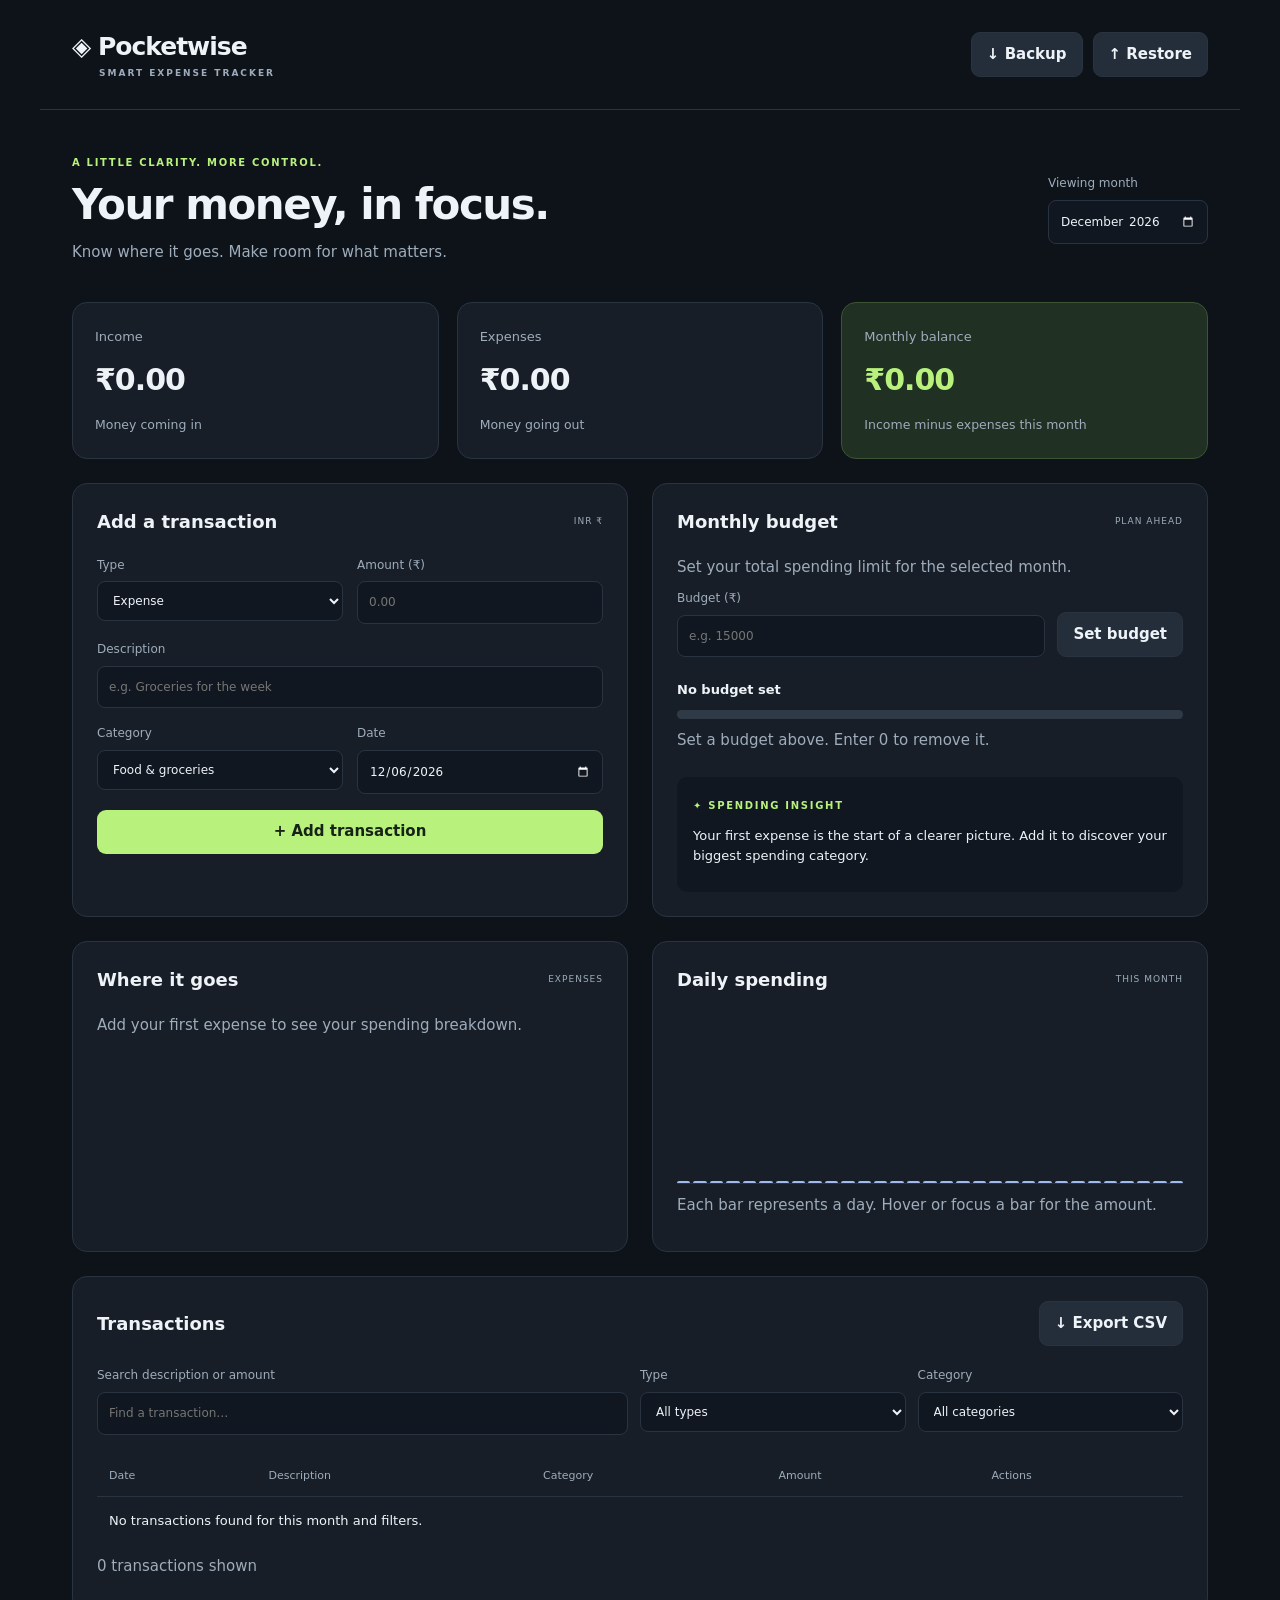
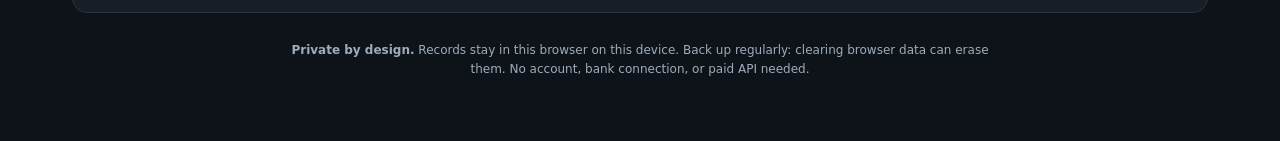
==== index.html @ e7b0c7f8 "Add files via upload" ====
<!DOCTYPE html>
<html lang="en"><head><meta charset="UTF-8"><meta name="viewport" content="width=device-width,initial-scale=1"><meta name="description" content="A private, browser-based expense tracker with monthly budgets and spending insights."><title>Pocketwise · Smart Expense Tracker</title><link rel="stylesheet" href="style.css"><script src="script.js" defer></script></head>
<body><header><a class="brand" href="#">◈ Pocketwise<span>SMART EXPENSE TRACKER</span></a><div class="tools"><button id="export">↓ Backup</button><button id="import">↑ Restore</button><input id="file" type="file" accept=".json,application/json" hidden></div></header>
<main><section class="heading"><div><p class="eyebrow">A LITTLE CLARITY. MORE CONTROL.</p><h1>Your money, in focus.</h1><p class="muted">Know where it goes. Make room for what matters.</p></div><label>Viewing month<input type="month" id="month" required></label></section>
<p id="notice" role="status" aria-live="polite"></p>
<section class="stats" aria-label="Monthly overview"><article><span>Income</span><h2 id="income">₹0</h2><small>Money coming in</small></article><article><span>Expenses</span><h2 id="expense">₹0</h2><small>Money going out</small></article><article class="balance"><span>Monthly balance</span><h2 id="balance">₹0</h2><small>Income minus expenses this month</small></article></section>
<div class="layout"><section class="panel"><div class="section-title"><h2 id="form-title">Add a transaction</h2><span class="tag">INR ₹</span></div><form id="transaction-form"><input type="hidden" id="edit-id"><div class="two"><label>Type<select id="type"><option value="expense">Expense</option><option value="income">Income</option></select></label><label>Amount (₹)<input id="amount" type="number" min="0.01" max="1000000000" step="0.01" placeholder="0.00" required></label></div><label>Description<input id="description" maxlength="120" placeholder="e.g. Groceries for the week" required></label><div class="two"><label>Category<select id="category"></select></label><label>Date<input id="date" type="date" required></label></div><button class="primary" id="save" type="submit">+ Add transaction</button><button id="cancel" type="button" hidden>Cancel edit</button></form></section>
<section class="panel"><div class="section-title"><h2>Monthly budget</h2><span class="tag">PLAN AHEAD</span></div><p class="muted">Set your total spending limit for the selected month.</p><form id="budget-form" class="inline"><label class="grow">Budget (₹)<input id="budget" type="number" min="0" max="1000000000" step="0.01" placeholder="e.g. 15000" required></label><button type="submit">Set budget</button></form><div class="budget-text"><strong id="budget-status">No budget set</strong><span id="budget-percent"></span></div><div class="track"><div id="budget-bar"></div></div><p id="budget-detail" class="muted"></p><div class="insight"><span class="eyebrow">✦ SPENDING INSIGHT</span><p id="insight"></p></div></section></div>
<div class="layout lower"><section class="panel"><div class="section-title"><h2>Where it goes</h2><span class="tag">EXPENSES</span></div><div id="categories"></div></section><section class="panel"><div class="section-title"><h2>Daily spending</h2><span class="tag">THIS MONTH</span></div><div id="daily" class="daily" aria-label="Daily spending chart"></div><p class="muted">Each bar represents a day. Hover or focus a bar for the amount.</p></section></div>
<section class="panel ledger"><div class="section-title"><h2>Transactions</h2><button id="csv">↓ Export CSV</button></div><div class="filters"><label>Search description or amount<input id="search" type="search" placeholder="Find a transaction…"></label><label>Type<select id="filter-type"><option value="all">All types</option><option value="expense">Expenses</option><option value="income">Income</option></select></label><label>Category<select id="filter-category"><option value="all">All categories</option></select></label></div><div class="table-wrap"><table><thead><tr><th>Date</th><th>Description</th><th>Category</th><th>Amount</th><th>Actions</th></tr></thead><tbody id="rows"></tbody></table></div><p class="muted" id="count"></p></section>
<footer><strong>Private by design.</strong> Records stay in this browser on this device. Back up regularly: clearing browser data can erase them. No account, bank connection, or paid API needed.</footer></main></body></html>
---- style.css ----
:root{color-scheme:dark;--bg:#0e1319;--panel:#171e27;--border:#2a3441;--text:#eef3f8;--muted:#9eacbb;--green:#b8f27c;--red:#ff9696}*{box-sizing:border-box}body{margin:0;background:var(--bg);color:var(--text);font:15px/1.55 system-ui,-apple-system,Segoe UI,sans-serif}header{max-width:1200px;margin:auto;padding:28px 32px;display:flex;justify-content:space-between;align-items:center;border-bottom:1px solid var(--border)}.brand{font-size:25px;font-weight:750;color:var(--text);text-decoration:none;letter-spacing:-1px}.brand span{display:block;font-size:9px;letter-spacing:2px;color:var(--muted);margin-left:27px}.tools{display:flex;gap:10px}main{max-width:1200px;margin:auto;padding:35px 32px}.heading{display:flex;justify-content:space-between;align-items:center;margin-bottom:28px}h1{font-size:clamp(28px,4vw,42px);letter-spacing:-1.5px;line-height:1.2;margin:10px 0}h2{font-size:18px;margin:0}.eyebrow{font-size:10px;letter-spacing:1.7px;font-weight:700;color:var(--green)}.muted,small{color:var(--muted)}p{margin:10px 0}button,input,select{font:inherit}button{cursor:pointer;border:1px solid var(--border);border-radius:9px;background:#242e3b;color:var(--text);padding:10px 15px;font-weight:600}button:hover{background:#344255}button:focus-visible,input:focus-visible,select:focus-visible,a:focus-visible{outline:2px solid var(--green);outline-offset:3px}label{display:flex;flex-direction:column;gap:7px;font-size:12px;color:var(--muted)}input,select{width:100%;background:#101720;color:var(--text);border:1px solid var(--border);border-radius:8px;padding:11px;min-width:0}form label{margin-bottom:16px}.stats{display:grid;grid-template-columns:repeat(3,1fr);gap:18px;margin-bottom:24px}.stats article{background:var(--panel);border:1px solid var(--border);border-radius:15px;padding:22px}.stats span{color:var(--muted);font-size:13px}.stats h2{font-size:30px;letter-spacing:-1px;margin:9px 0}.stats .balance{background:#203023;border-color:#3c5434}.balance h2{color:var(--green)}.layout{display:grid;grid-template-columns:1fr 1fr;gap:24px;margin-bottom:24px}.panel{background:var(--panel);border:1px solid var(--border);border-radius:15px;padding:24px}.section-title{display:flex;justify-content:space-between;align-items:center;gap:12px;margin-bottom:20px}.tag{font-size:9px;letter-spacing:1px;color:var(--muted)}.two{display:grid;grid-template-columns:1fr 1fr;gap:14px}.primary{background:var(--green);color:#182317;border:0;width:100%}.primary:hover{background:#cdf7a4}.inline{display:flex;align-items:end;gap:12px}.inline label{margin-bottom:0}.grow{flex:1}.budget-text{display:flex;justify-content:space-between;margin:23px 0 10px;font-size:13px}.track{height:9px;border-radius:10px;background:#303a47;overflow:hidden}#budget-bar{height:100%;background:var(--green);transition:width .3s}.insight{margin-top:24px;background:#101720;padding:16px;border-radius:10px}.insight p{font-size:13px}.cat-row{margin:17px 0}.cat-label{display:flex;justify-content:space-between;gap:8px;font-size:13px;margin-bottom:7px}.cat-row .track{height:6px}.cat-fill{height:100%;background:#a0b9ee}.daily{height:170px;display:flex;align-items:end;gap:3px;border-bottom:1px solid var(--border);padding-top:20px}.day{flex:1;background:#a0b9ee;min-height:2px;border-radius:3px 3px 0 0;position:relative}.day:focus{outline:2px solid var(--green)}.filters{display:grid;grid-template-columns:2fr 1fr 1fr;gap:12px;margin-bottom:20px}.table-wrap{overflow:auto}table{width:100%;border-collapse:collapse;text-align:left;white-space:nowrap}th{font-size:11px;font-weight:500;color:var(--muted);padding:12px}td{padding:14px 12px;border-top:1px solid var(--border);font-size:13px}td:nth-child(2){white-space:normal;min-width:160px;overflow-wrap:anywhere}td button{font-size:11px;padding:6px 9px;margin-right:5px}.positive{color:var(--green)}.negative{color:var(--red)}footer{text-align:center;color:var(--muted);font-size:12px;max-width:700px;margin:28px auto}#notice:not(:empty){padding:12px 16px;background:#24362b;border-radius:8px;margin-bottom:20px}#cancel{margin-top:10px;width:100%}[hidden]{display:none!important}@media(max-width:700px){header{padding:20px}.brand{font-size:21px}.tools{gap:5px}.tools button{padding:8px;font-size:12px}main{padding:25px 16px}.heading{align-items:start;gap:12px;flex-direction:column}.stats{gap:9px}.stats article{padding:14px 10px}.stats h2{font-size:20px}.stats small{font-size:10px}.layout{grid-template-columns:1fr;gap:16px}.panel{padding:18px}.filters{grid-template-columns:1fr 1fr}.filters label:first-child{grid-column:1/-1}.section-title h2{font-size:16px}}
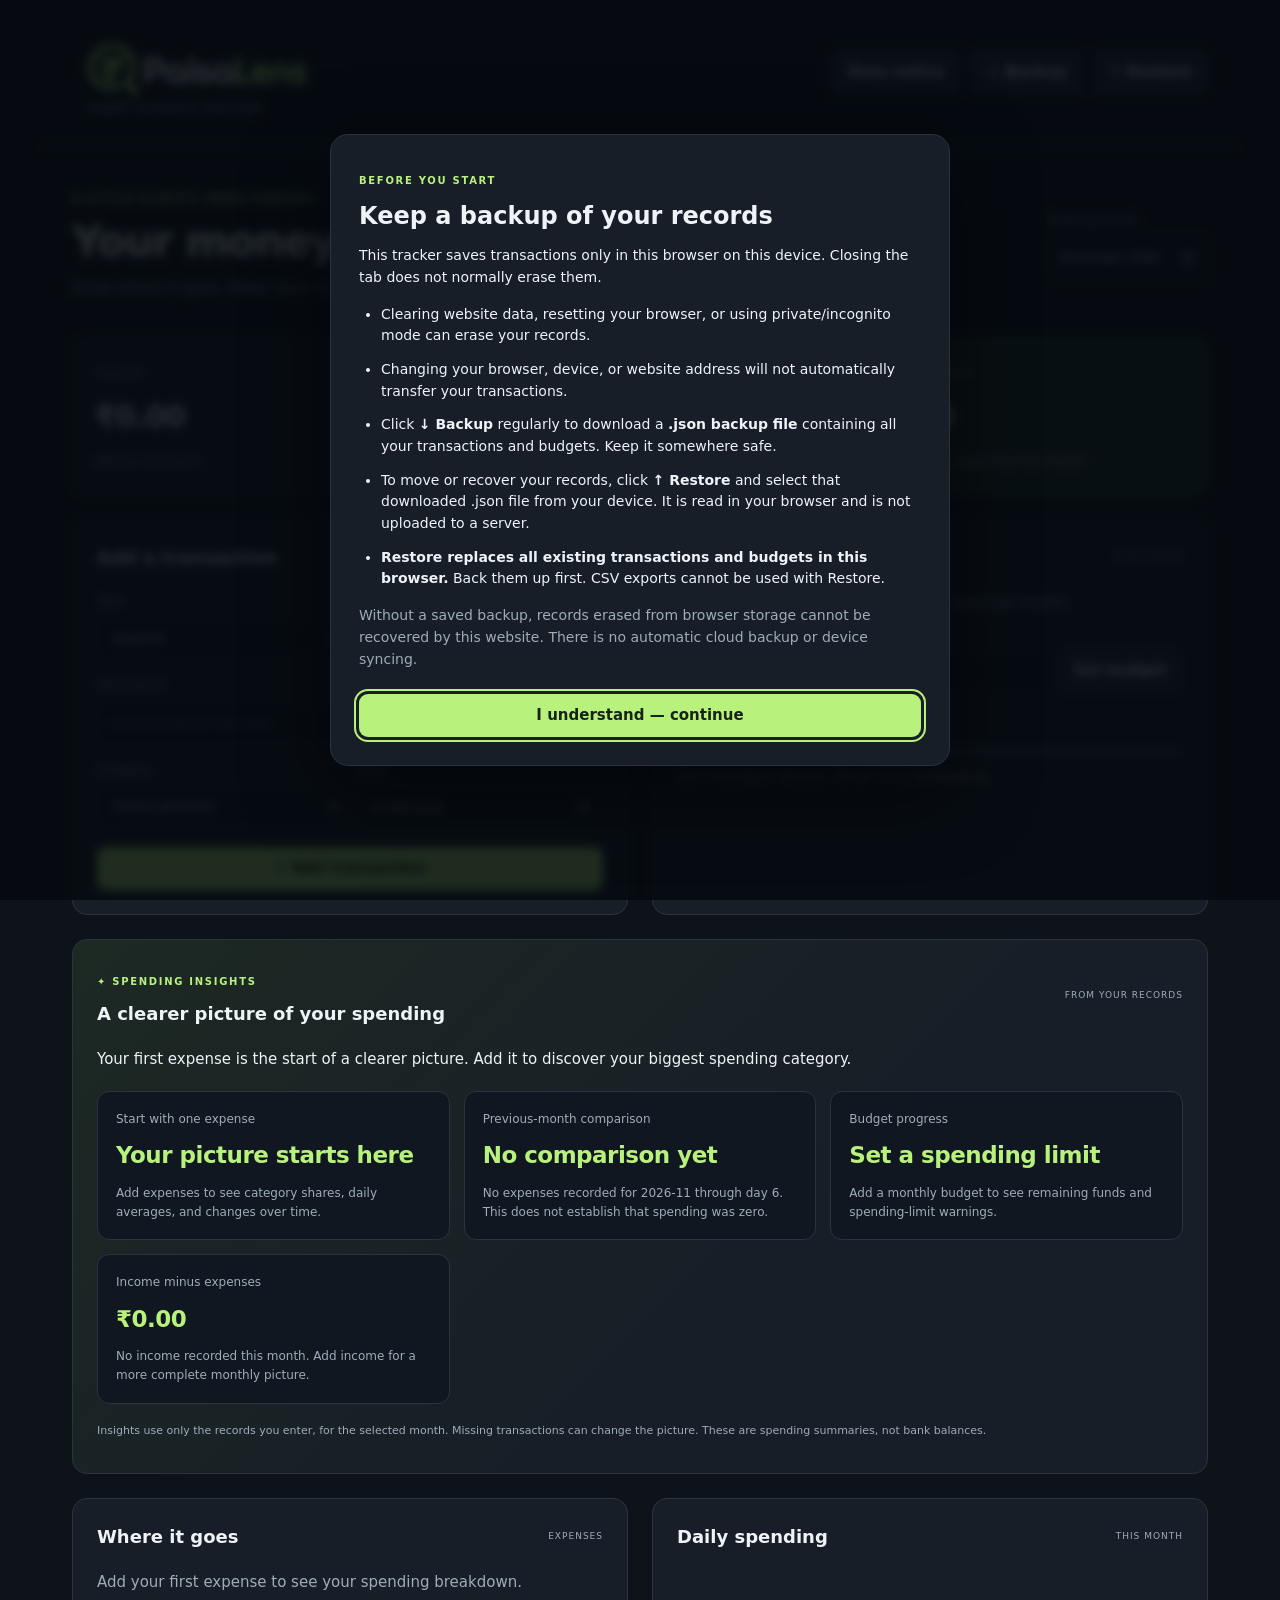
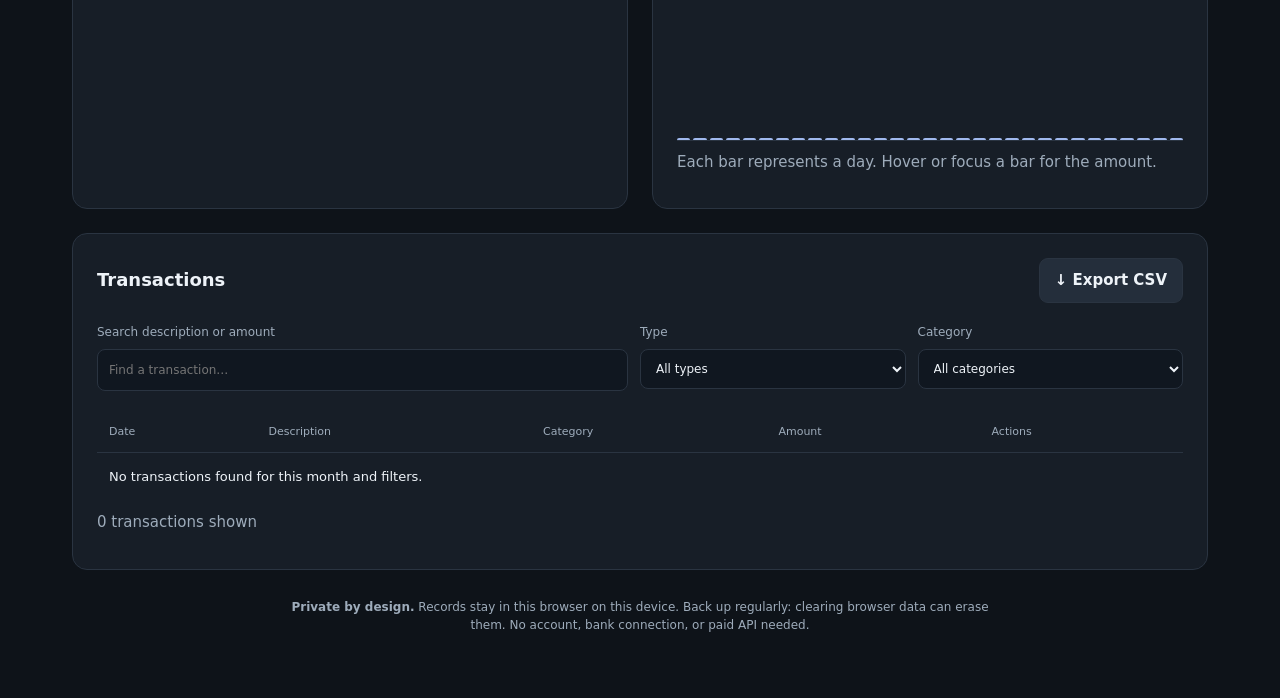
==== commit 541c4684: "Add files via upload" ====
--- a/index.html
+++ b/index.html
@@ -1,11 +1,11 @@
 <!DOCTYPE html>
-<html lang="en"><head><meta charset="UTF-8"><meta name="viewport" content="width=device-width,initial-scale=1"><meta name="description" content="A private, browser-based expense tracker with monthly budgets and spending insights."><title>Pocketwise · Smart Expense Tracker</title><link rel="stylesheet" href="style.css"><script src="script.js" defer></script></head>
-<body><header><a class="brand" href="#">◈ Pocketwise<span>SMART EXPENSE TRACKER</span></a><div class="tools"><button id="export">↓ Backup</button><button id="import">↑ Restore</button><input id="file" type="file" accept=".json,application/json" hidden></div></header>
+<html lang="en"><head><meta charset="UTF-8"><meta name="viewport" content="width=device-width,initial-scale=1"><meta name="description" content="A private, browser-based expense tracker with monthly budgets and spending insights."><title>PaisaLens · Smart Expense Tracker</title><link rel="stylesheet" href="style.css"><script src="script.js" defer></script></head>
+<body><dialog id="storage-disclaimer" aria-labelledby="disclaimer-title"><p class="eyebrow">BEFORE YOU START</p><h2 id="disclaimer-title">Keep a backup of your records</h2><p>This tracker saves transactions only in this browser on this device. Closing the tab does not normally erase them.</p><ul><li>Clearing website data, resetting your browser, or using private/incognito mode can erase your records.</li><li>Changing your browser, device, or website address will not automatically transfer your transactions.</li><li>Click <strong>↓ Backup</strong> regularly to download a <strong>.json backup file</strong> containing all your transactions and budgets. Keep it somewhere safe.</li><li>To move or recover your records, click <strong>↑ Restore</strong> and select that downloaded .json file from your device. It is read in your browser and is not uploaded to a server.</li><li><strong>Restore replaces all existing transactions and budgets in this browser.</strong> Back them up first. CSV exports cannot be used with Restore.</li></ul><p class="muted">Without a saved backup, records erased from browser storage cannot be recovered by this website. There is no automatic cloud backup or device syncing.</p><button id="accept-disclaimer" class="primary" type="button" autofocus>I understand — continue</button></dialog><header><a class="brand" href="#"><img src="paisalens-logo.png" alt="PaisaLens" width="270" height="92"><span>SMART EXPENSE TRACKER</span></a><div class="tools"><button id="storage-help" aria-label="Read the data storage and backup notice">Data notice</button><button id="export">↓ Backup</button><button id="import">↑ Restore</button><input id="file" type="file" accept=".json,application/json" hidden></div></header>
 <main><section class="heading"><div><p class="eyebrow">A LITTLE CLARITY. MORE CONTROL.</p><h1>Your money, in focus.</h1><p class="muted">Know where it goes. Make room for what matters.</p></div><label>Viewing month<input type="month" id="month" required></label></section>
 <p id="notice" role="status" aria-live="polite"></p>
 <section class="stats" aria-label="Monthly overview"><article><span>Income</span><h2 id="income">₹0</h2><small>Money coming in</small></article><article><span>Expenses</span><h2 id="expense">₹0</h2><small>Money going out</small></article><article class="balance"><span>Monthly balance</span><h2 id="balance">₹0</h2><small>Income minus expenses this month</small></article></section>
 <div class="layout"><section class="panel"><div class="section-title"><h2 id="form-title">Add a transaction</h2><span class="tag">INR ₹</span></div><form id="transaction-form"><input type="hidden" id="edit-id"><div class="two"><label>Type<select id="type"><option value="expense">Expense</option><option value="income">Income</option></select></label><label>Amount (₹)<input id="amount" type="number" min="0.01" max="1000000000" step="0.01" placeholder="0.00" required></label></div><label>Description<input id="description" maxlength="120" placeholder="e.g. Groceries for the week" required></label><div class="two"><label>Category<select id="category"></select></label><label>Date<input id="date" type="date" required></label></div><button class="primary" id="save" type="submit">+ Add transaction</button><button id="cancel" type="button" hidden>Cancel edit</button></form></section>
-<section class="panel"><div class="section-title"><h2>Monthly budget</h2><span class="tag">PLAN AHEAD</span></div><p class="muted">Set your total spending limit for the selected month.</p><form id="budget-form" class="inline"><label class="grow">Budget (₹)<input id="budget" type="number" min="0" max="1000000000" step="0.01" placeholder="e.g. 15000" required></label><button type="submit">Set budget</button></form><div class="budget-text"><strong id="budget-status">No budget set</strong><span id="budget-percent"></span></div><div class="track"><div id="budget-bar"></div></div><p id="budget-detail" class="muted"></p><div class="insight"><span class="eyebrow">✦ SPENDING INSIGHT</span><p id="insight"></p></div></section></div>
-<div class="layout lower"><section class="panel"><div class="section-title"><h2>Where it goes</h2><span class="tag">EXPENSES</span></div><div id="categories"></div></section><section class="panel"><div class="section-title"><h2>Daily spending</h2><span class="tag">THIS MONTH</span></div><div id="daily" class="daily" aria-label="Daily spending chart"></div><p class="muted">Each bar represents a day. Hover or focus a bar for the amount.</p></section></div>
+<section class="panel"><div class="section-title"><h2>Monthly budget</h2><span class="tag">PLAN AHEAD</span></div><p class="muted">Set your total spending limit for the selected month.</p><form id="budget-form" class="inline"><label class="grow">Budget (₹)<input id="budget" type="number" min="0" max="1000000000" step="0.01" placeholder="e.g. 15000" required></label><button type="submit">Set budget</button></form><div class="budget-text"><strong id="budget-status">No budget set</strong><span id="budget-percent"></span></div><div class="track"><div id="budget-bar"></div></div><p id="budget-detail" class="muted"></p></section></div>
+<section class="panel insights-panel" aria-labelledby="insights-title"><div class="section-title"><div><p class="eyebrow">✦ SPENDING INSIGHTS</p><h2 id="insights-title">A clearer picture of your spending</h2></div><span class="tag">FROM YOUR RECORDS</span></div><p id="insight" class="insight-summary"></p><div id="insight-cards" class="insight-grid"></div><p class="muted insight-note">Insights use only the records you enter, for the selected month. Missing transactions can change the picture. These are spending summaries, not bank balances.</p></section><div class="layout lower"><section class="panel"><div class="section-title"><h2>Where it goes</h2><span class="tag">EXPENSES</span></div><div id="categories"></div></section><section class="panel"><div class="section-title"><h2>Daily spending</h2><span class="tag">THIS MONTH</span></div><div id="daily" class="daily" aria-label="Daily spending chart"></div><p class="muted">Each bar represents a day. Hover or focus a bar for the amount.</p></section></div>
 <section class="panel ledger"><div class="section-title"><h2>Transactions</h2><button id="csv">↓ Export CSV</button></div><div class="filters"><label>Search description or amount<input id="search" type="search" placeholder="Find a transaction…"></label><label>Type<select id="filter-type"><option value="all">All types</option><option value="expense">Expenses</option><option value="income">Income</option></select></label><label>Category<select id="filter-category"><option value="all">All categories</option></select></label></div><div class="table-wrap"><table><thead><tr><th>Date</th><th>Description</th><th>Category</th><th>Amount</th><th>Actions</th></tr></thead><tbody id="rows"></tbody></table></div><p class="muted" id="count"></p></section>
 <footer><strong>Private by design.</strong> Records stay in this browser on this device. Back up regularly: clearing browser data can erase them. No account, bank connection, or paid API needed.</footer></main></body></html>
--- a/style.css
+++ b/style.css
@@ -1 +1,5 @@
 :root{color-scheme:dark;--bg:#0e1319;--panel:#171e27;--border:#2a3441;--text:#eef3f8;--muted:#9eacbb;--green:#b8f27c;--red:#ff9696}*{box-sizing:border-box}body{margin:0;background:var(--bg);color:var(--text);font:15px/1.55 system-ui,-apple-system,Segoe UI,sans-serif}header{max-width:1200px;margin:auto;padding:28px 32px;display:flex;justify-content:space-between;align-items:center;border-bottom:1px solid var(--border)}.brand{font-size:25px;font-weight:750;color:var(--text);text-decoration:none;letter-spacing:-1px}.brand span{display:block;font-size:9px;letter-spacing:2px;color:var(--muted);margin-left:27px}.tools{display:flex;gap:10px}main{max-width:1200px;margin:auto;padding:35px 32px}.heading{display:flex;justify-content:space-between;align-items:center;margin-bottom:28px}h1{font-size:clamp(28px,4vw,42px);letter-spacing:-1.5px;line-height:1.2;margin:10px 0}h2{font-size:18px;margin:0}.eyebrow{font-size:10px;letter-spacing:1.7px;font-weight:700;color:var(--green)}.muted,small{color:var(--muted)}p{margin:10px 0}button,input,select{font:inherit}button{cursor:pointer;border:1px solid var(--border);border-radius:9px;background:#242e3b;color:var(--text);padding:10px 15px;font-weight:600}button:hover{background:#344255}button:focus-visible,input:focus-visible,select:focus-visible,a:focus-visible{outline:2px solid var(--green);outline-offset:3px}label{display:flex;flex-direction:column;gap:7px;font-size:12px;color:var(--muted)}input,select{width:100%;background:#101720;color:var(--text);border:1px solid var(--border);border-radius:8px;padding:11px;min-width:0}form label{margin-bottom:16px}.stats{display:grid;grid-template-columns:repeat(3,1fr);gap:18px;margin-bottom:24px}.stats article{background:var(--panel);border:1px solid var(--border);border-radius:15px;padding:22px}.stats span{color:var(--muted);font-size:13px}.stats h2{font-size:30px;letter-spacing:-1px;margin:9px 0}.stats .balance{background:#203023;border-color:#3c5434}.balance h2{color:var(--green)}.layout{display:grid;grid-template-columns:1fr 1fr;gap:24px;margin-bottom:24px}.panel{background:var(--panel);border:1px solid var(--border);border-radius:15px;padding:24px}.section-title{display:flex;justify-content:space-between;align-items:center;gap:12px;margin-bottom:20px}.tag{font-size:9px;letter-spacing:1px;color:var(--muted)}.two{display:grid;grid-template-columns:1fr 1fr;gap:14px}.primary{background:var(--green);color:#182317;border:0;width:100%}.primary:hover{background:#cdf7a4}.inline{display:flex;align-items:end;gap:12px}.inline label{margin-bottom:0}.grow{flex:1}.budget-text{display:flex;justify-content:space-between;margin:23px 0 10px;font-size:13px}.track{height:9px;border-radius:10px;background:#303a47;overflow:hidden}#budget-bar{height:100%;background:var(--green);transition:width .3s}.insight{margin-top:24px;background:#101720;padding:16px;border-radius:10px}.insight p{font-size:13px}.cat-row{margin:17px 0}.cat-label{display:flex;justify-content:space-between;gap:8px;font-size:13px;margin-bottom:7px}.cat-row .track{height:6px}.cat-fill{height:100%;background:#a0b9ee}.daily{height:170px;display:flex;align-items:end;gap:3px;border-bottom:1px solid var(--border);padding-top:20px}.day{flex:1;background:#a0b9ee;min-height:2px;border-radius:3px 3px 0 0;position:relative}.day:focus{outline:2px solid var(--green)}.filters{display:grid;grid-template-columns:2fr 1fr 1fr;gap:12px;margin-bottom:20px}.table-wrap{overflow:auto}table{width:100%;border-collapse:collapse;text-align:left;white-space:nowrap}th{font-size:11px;font-weight:500;color:var(--muted);padding:12px}td{padding:14px 12px;border-top:1px solid var(--border);font-size:13px}td:nth-child(2){white-space:normal;min-width:160px;overflow-wrap:anywhere}td button{font-size:11px;padding:6px 9px;margin-right:5px}.positive{color:var(--green)}.negative{color:var(--red)}footer{text-align:center;color:var(--muted);font-size:12px;max-width:700px;margin:28px auto}#notice:not(:empty){padding:12px 16px;background:#24362b;border-radius:8px;margin-bottom:20px}#cancel{margin-top:10px;width:100%}[hidden]{display:none!important}@media(max-width:700px){header{padding:20px}.brand{font-size:21px}.tools{gap:5px}.tools button{padding:8px;font-size:12px}main{padding:25px 16px}.heading{align-items:start;gap:12px;flex-direction:column}.stats{gap:9px}.stats article{padding:14px 10px}.stats h2{font-size:20px}.stats small{font-size:10px}.layout{grid-template-columns:1fr;gap:16px}.panel{padding:18px}.filters{grid-template-columns:1fr 1fr}.filters label:first-child{grid-column:1/-1}.section-title h2{font-size:16px}}
+
+dialog{background:var(--panel);color:var(--text);border:1px solid var(--border);border-radius:18px;width:min(620px,calc(100% - 28px));max-height:85dvh;overflow:auto;padding:28px;box-shadow:0 24px 80px #0008}dialog::backdrop{background:#050a10d9;backdrop-filter:blur(5px)}dialog h2{font-size:24px}dialog p,dialog li{font-size:14px}dialog ul{padding-left:22px}dialog li{margin:12px 0}dialog .primary{margin-top:14px}@media(max-width:700px){header{flex-wrap:wrap;gap:14px}.tools{flex-wrap:wrap}dialog{padding:20px}}
+
+.brand img{display:block;width:250px;height:auto;max-width:100%}.brand span{margin-left:15px;margin-top:-8px}.insights-panel{margin-bottom:24px;background:linear-gradient(135deg,#1d2923,var(--panel) 60%)}.insight-summary{color:var(--text);font-size:15px;margin-bottom:20px}.insight-grid{display:grid;grid-template-columns:repeat(3,minmax(0,1fr));gap:14px}.insight-card{padding:18px;background:#101720;border:1px solid var(--border);border-radius:12px}.insight-card h3{font-size:12px;color:var(--muted);margin:0 0 10px;font-weight:500}.insight-value{font-size:23px;font-weight:750;letter-spacing:-.5px;overflow-wrap:anywhere;color:var(--green)}.insight-card p{font-size:12px;color:var(--muted);margin-bottom:0}.insight-note{font-size:11px;margin-top:18px}@media(max-width:850px){.insight-grid{grid-template-columns:repeat(2,minmax(0,1fr))}}@media(max-width:480px){.brand img{width:220px}.insight-grid{grid-template-columns:1fr}.insight-card{padding:16px}}
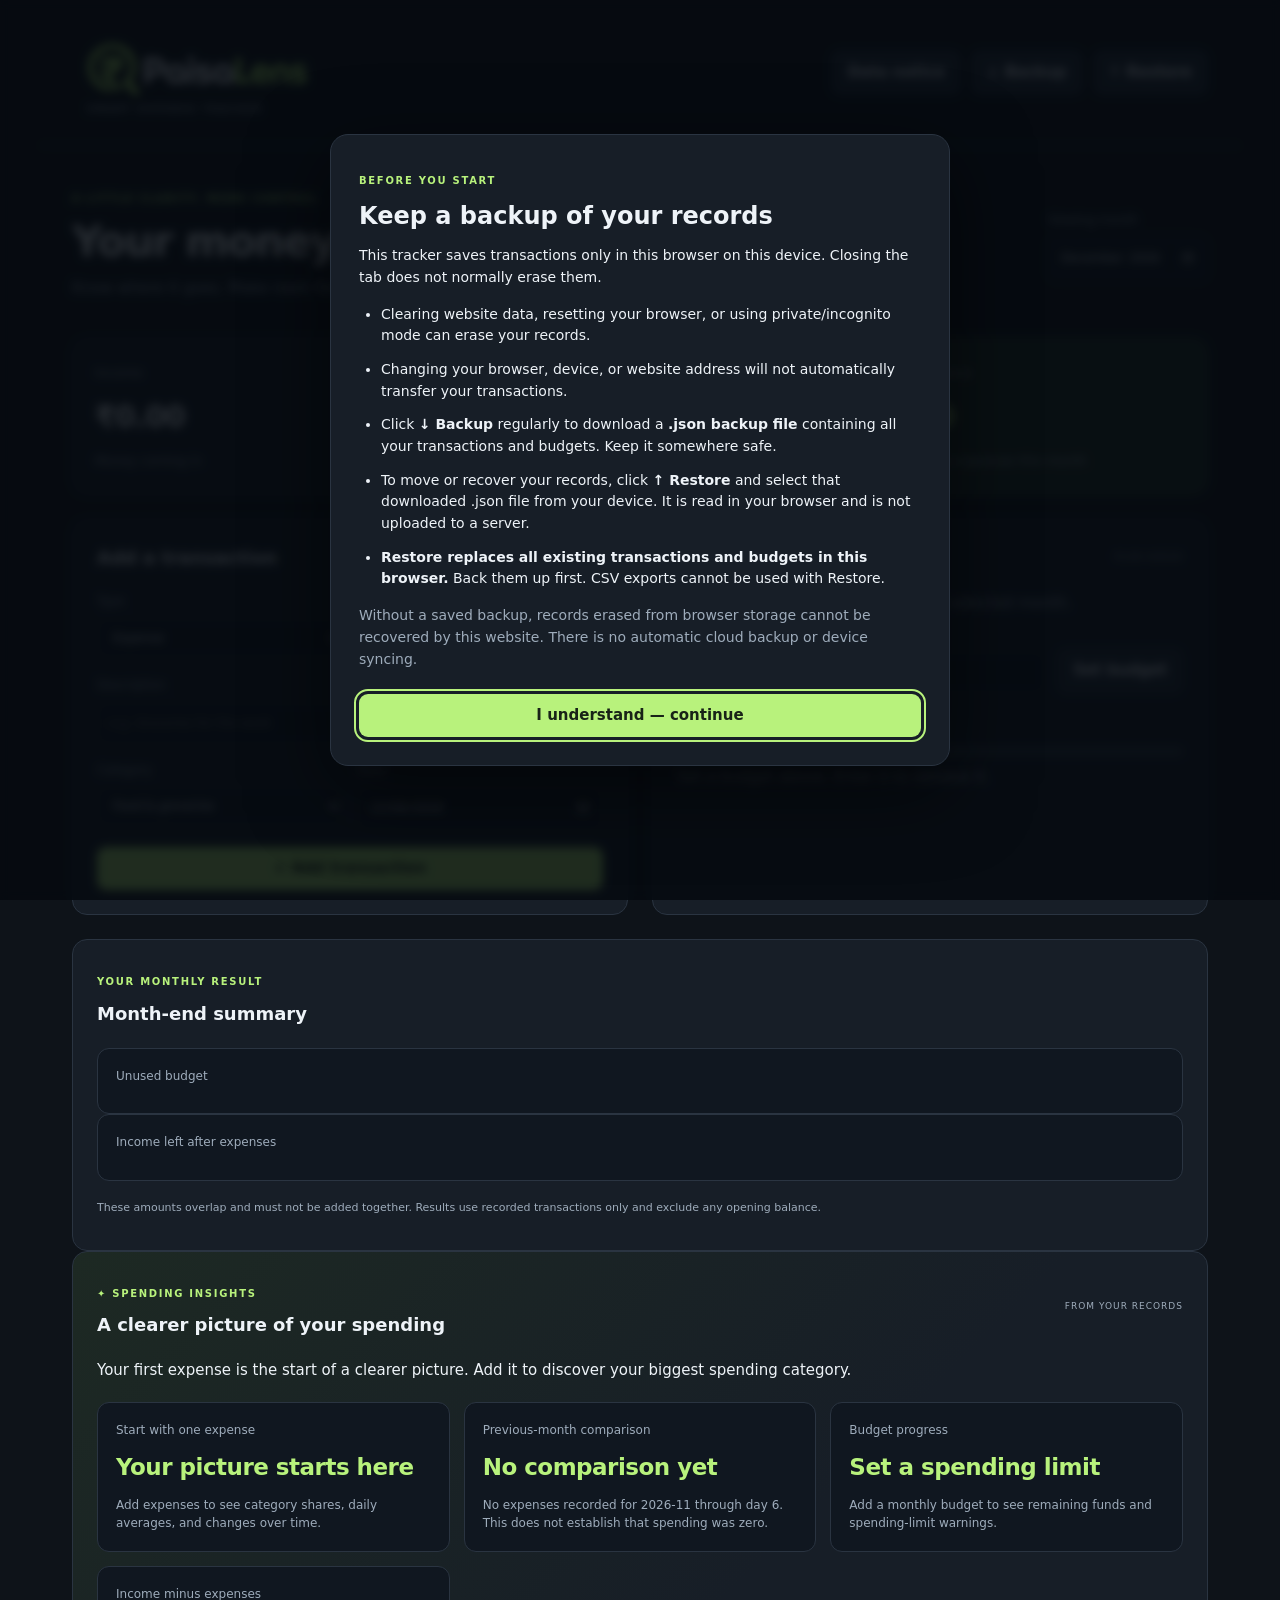
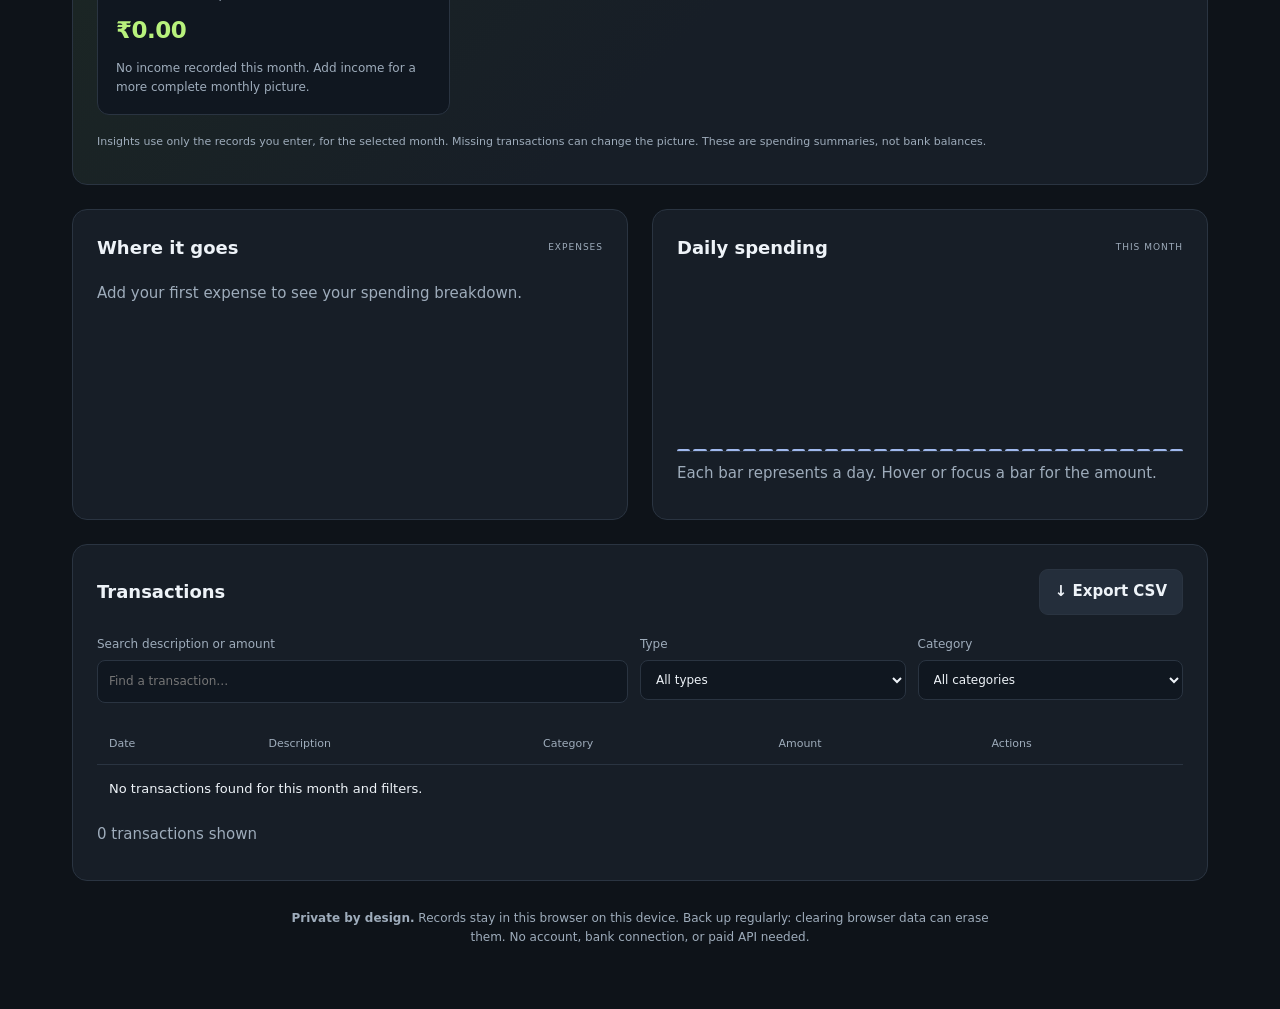
==== commit 4b4417ce: "Add files via upload" ====
--- a/index.html
+++ b/index.html
@@ -1,11 +1,11 @@
 <!DOCTYPE html>
-<html lang="en"><head><meta charset="UTF-8"><meta name="viewport" content="width=device-width,initial-scale=1"><meta name="description" content="A private, browser-based expense tracker with monthly budgets and spending insights."><title>PaisaLens · Smart Expense Tracker</title><link rel="stylesheet" href="style.css"><script src="script.js" defer></script></head>
+<html lang="en"><head><meta charset="UTF-8"><meta name="viewport" content="width=device-width,initial-scale=1"><meta name="description" content="A private, browser-based expense tracker with monthly budgets and spending insights."><title>PaisaLens · Smart Expense Tracker</title><link rel="icon" type="image/png" href="paisalens-favicon.png?v=1"><link rel="apple-touch-icon" href="paisalens-favicon.png"><meta name="theme-color" content="#0e1319"><link rel="stylesheet" href="style.css"><script src="script.js" defer></script></head>
 <body><dialog id="storage-disclaimer" aria-labelledby="disclaimer-title"><p class="eyebrow">BEFORE YOU START</p><h2 id="disclaimer-title">Keep a backup of your records</h2><p>This tracker saves transactions only in this browser on this device. Closing the tab does not normally erase them.</p><ul><li>Clearing website data, resetting your browser, or using private/incognito mode can erase your records.</li><li>Changing your browser, device, or website address will not automatically transfer your transactions.</li><li>Click <strong>↓ Backup</strong> regularly to download a <strong>.json backup file</strong> containing all your transactions and budgets. Keep it somewhere safe.</li><li>To move or recover your records, click <strong>↑ Restore</strong> and select that downloaded .json file from your device. It is read in your browser and is not uploaded to a server.</li><li><strong>Restore replaces all existing transactions and budgets in this browser.</strong> Back them up first. CSV exports cannot be used with Restore.</li></ul><p class="muted">Without a saved backup, records erased from browser storage cannot be recovered by this website. There is no automatic cloud backup or device syncing.</p><button id="accept-disclaimer" class="primary" type="button" autofocus>I understand — continue</button></dialog><header><a class="brand" href="#"><img src="paisalens-logo.png" alt="PaisaLens" width="270" height="92"><span>SMART EXPENSE TRACKER</span></a><div class="tools"><button id="storage-help" aria-label="Read the data storage and backup notice">Data notice</button><button id="export">↓ Backup</button><button id="import">↑ Restore</button><input id="file" type="file" accept=".json,application/json" hidden></div></header>
 <main><section class="heading"><div><p class="eyebrow">A LITTLE CLARITY. MORE CONTROL.</p><h1>Your money, in focus.</h1><p class="muted">Know where it goes. Make room for what matters.</p></div><label>Viewing month<input type="month" id="month" required></label></section>
 <p id="notice" role="status" aria-live="polite"></p>
 <section class="stats" aria-label="Monthly overview"><article><span>Income</span><h2 id="income">₹0</h2><small>Money coming in</small></article><article><span>Expenses</span><h2 id="expense">₹0</h2><small>Money going out</small></article><article class="balance"><span>Monthly balance</span><h2 id="balance">₹0</h2><small>Income minus expenses this month</small></article></section>
 <div class="layout"><section class="panel"><div class="section-title"><h2 id="form-title">Add a transaction</h2><span class="tag">INR ₹</span></div><form id="transaction-form"><input type="hidden" id="edit-id"><div class="two"><label>Type<select id="type"><option value="expense">Expense</option><option value="income">Income</option></select></label><label>Amount (₹)<input id="amount" type="number" min="0.01" max="1000000000" step="0.01" placeholder="0.00" required></label></div><label>Description<input id="description" maxlength="120" placeholder="e.g. Groceries for the week" required></label><div class="two"><label>Category<select id="category"></select></label><label>Date<input id="date" type="date" required></label></div><button class="primary" id="save" type="submit">+ Add transaction</button><button id="cancel" type="button" hidden>Cancel edit</button></form></section>
 <section class="panel"><div class="section-title"><h2>Monthly budget</h2><span class="tag">PLAN AHEAD</span></div><p class="muted">Set your total spending limit for the selected month.</p><form id="budget-form" class="inline"><label class="grow">Budget (₹)<input id="budget" type="number" min="0" max="1000000000" step="0.01" placeholder="e.g. 15000" required></label><button type="submit">Set budget</button></form><div class="budget-text"><strong id="budget-status">No budget set</strong><span id="budget-percent"></span></div><div class="track"><div id="budget-bar"></div></div><p id="budget-detail" class="muted"></p></section></div>
-<section class="panel insights-panel" aria-labelledby="insights-title"><div class="section-title"><div><p class="eyebrow">✦ SPENDING INSIGHTS</p><h2 id="insights-title">A clearer picture of your spending</h2></div><span class="tag">FROM YOUR RECORDS</span></div><p id="insight" class="insight-summary"></p><div id="insight-cards" class="insight-grid"></div><p class="muted insight-note">Insights use only the records you enter, for the selected month. Missing transactions can change the picture. These are spending summaries, not bank balances.</p></section><div class="layout lower"><section class="panel"><div class="section-title"><h2>Where it goes</h2><span class="tag">EXPENSES</span></div><div id="categories"></div></section><section class="panel"><div class="section-title"><h2>Daily spending</h2><span class="tag">THIS MONTH</span></div><div id="daily" class="daily" aria-label="Daily spending chart"></div><p class="muted">Each bar represents a day. Hover or focus a bar for the amount.</p></section></div>
+<section class="panel month-summary" aria-labelledby="summary-title"><div class="section-title"><div><p class="eyebrow">YOUR MONTHLY RESULT</p><h2 id="summary-title">Month-end summary</h2></div><span id="summary-period" class="tag"></span></div><p id="summary-note" class="muted"></p><div class="summary-grid"><article class="insight-card"><h3 id="summary-budget-label">Unused budget</h3><div id="summary-budget-value" class="insight-value"></div><p id="summary-budget-detail"></p></article><article class="insight-card"><h3 id="summary-income-label">Income left after expenses</h3><div id="summary-income-value" class="insight-value"></div><p id="summary-income-detail"></p></article></div><p class="muted insight-note">These amounts overlap and must not be added together. Results use recorded transactions only and exclude any opening balance.</p></section><section class="panel insights-panel" aria-labelledby="insights-title"><div class="section-title"><div><p class="eyebrow">✦ SPENDING INSIGHTS</p><h2 id="insights-title">A clearer picture of your spending</h2></div><span class="tag">FROM YOUR RECORDS</span></div><p id="insight" class="insight-summary"></p><div id="insight-cards" class="insight-grid"></div><p class="muted insight-note">Insights use only the records you enter, for the selected month. Missing transactions can change the picture. These are spending summaries, not bank balances.</p></section><div class="layout lower"><section class="panel"><div class="section-title"><h2>Where it goes</h2><span class="tag">EXPENSES</span></div><div id="categories"></div></section><section class="panel"><div class="section-title"><h2>Daily spending</h2><span class="tag">THIS MONTH</span></div><div id="daily" class="daily" aria-label="Daily spending chart"></div><p class="muted">Each bar represents a day. Hover or focus a bar for the amount.</p></section></div>
 <section class="panel ledger"><div class="section-title"><h2>Transactions</h2><button id="csv">↓ Export CSV</button></div><div class="filters"><label>Search description or amount<input id="search" type="search" placeholder="Find a transaction…"></label><label>Type<select id="filter-type"><option value="all">All types</option><option value="expense">Expenses</option><option value="income">Income</option></select></label><label>Category<select id="filter-category"><option value="all">All categories</option></select></label></div><div class="table-wrap"><table><thead><tr><th>Date</th><th>Description</th><th>Category</th><th>Amount</th><th>Actions</th></tr></thead><tbody id="rows"></tbody></table></div><p class="muted" id="count"></p></section>
 <footer><strong>Private by design.</strong> Records stay in this browser on this device. Back up regularly: clearing browser data can erase them. No account, bank connection, or paid API needed.</footer></main></body></html>
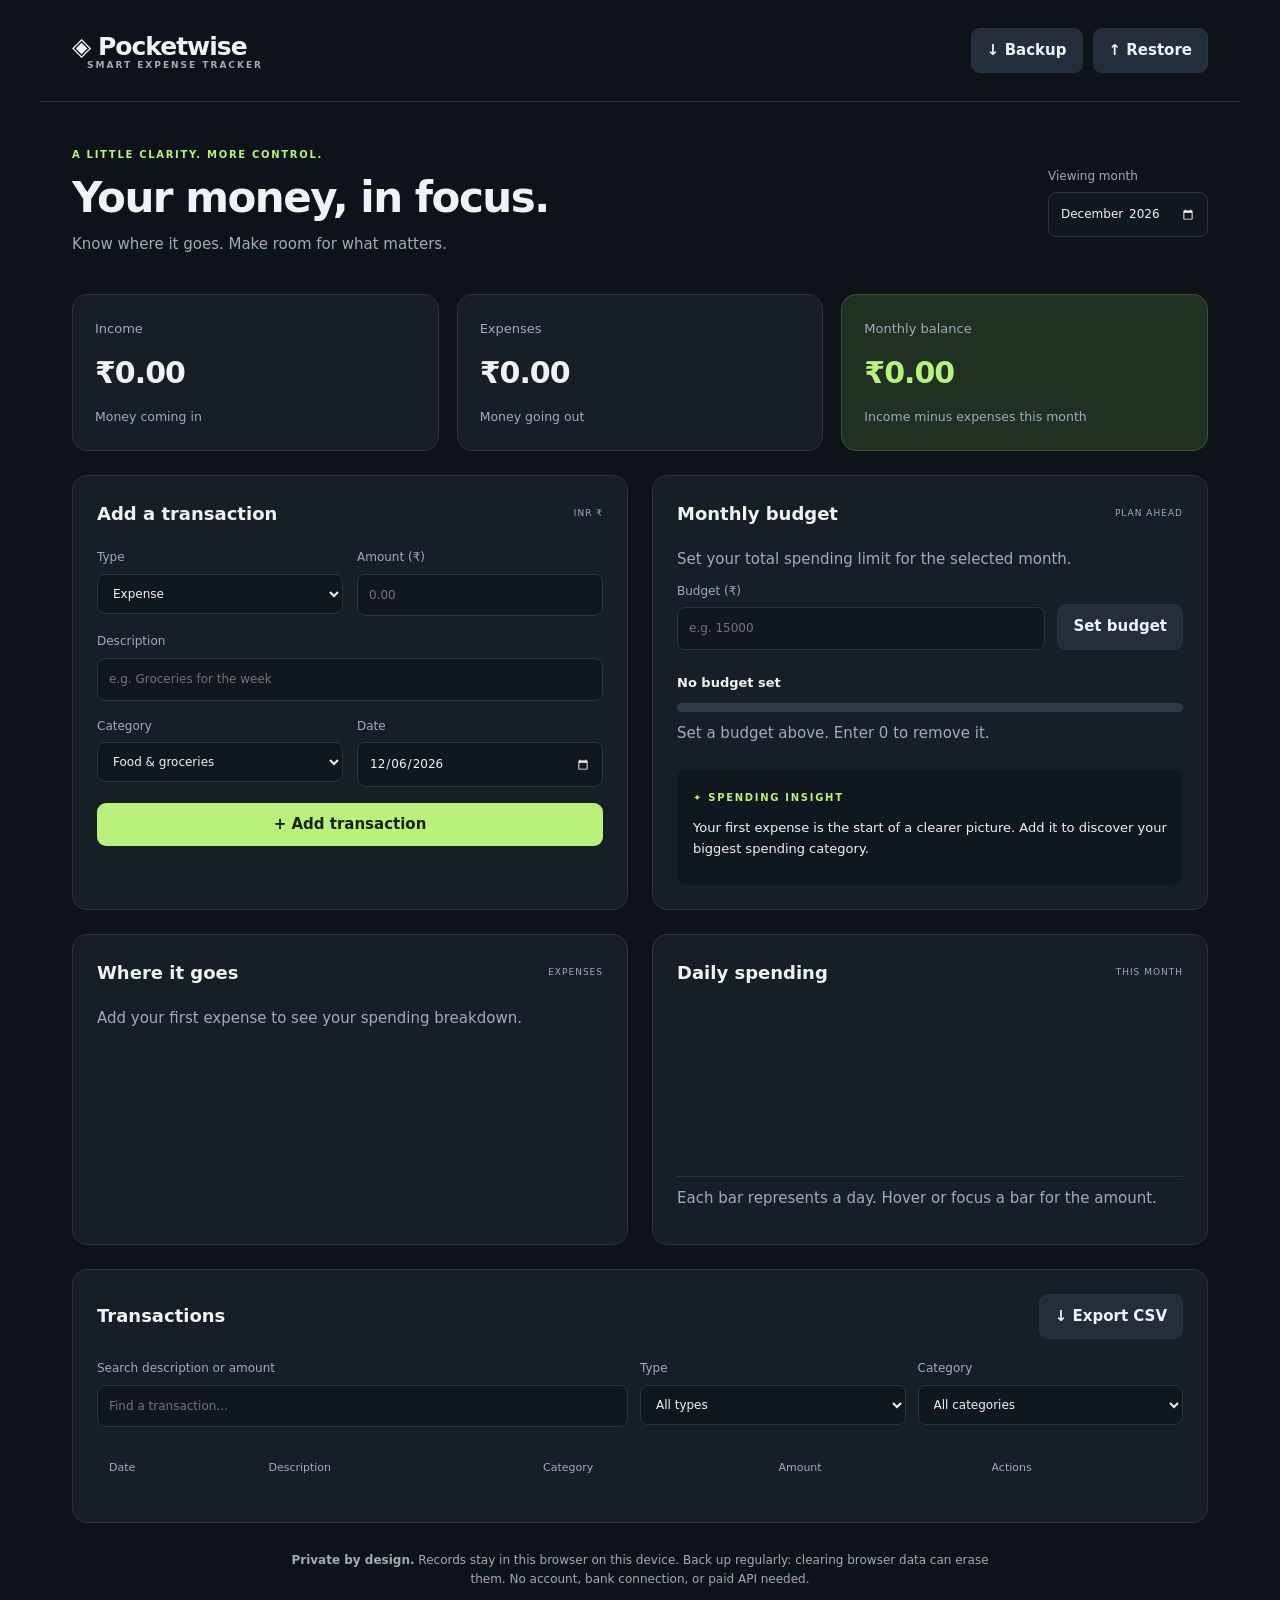
==== commit e234ce25: "Add files via upload" ====
--- a/index.html
+++ b/index.html
@@ -1,11 +1,11 @@
 <!DOCTYPE html>
-<html lang="en"><head><meta charset="UTF-8"><meta name="viewport" content="width=device-width,initial-scale=1"><meta name="description" content="A private, browser-based expense tracker with monthly budgets and spending insights."><title>PaisaLens · Smart Expense Tracker</title><link rel="icon" type="image/png" href="paisalens-favicon.png?v=1"><link rel="apple-touch-icon" href="paisalens-favicon.png"><meta name="theme-color" content="#0e1319"><link rel="stylesheet" href="style.css"><script src="script.js" defer></script></head>
-<body><dialog id="storage-disclaimer" aria-labelledby="disclaimer-title"><p class="eyebrow">BEFORE YOU START</p><h2 id="disclaimer-title">Keep a backup of your records</h2><p>This tracker saves transactions only in this browser on this device. Closing the tab does not normally erase them.</p><ul><li>Clearing website data, resetting your browser, or using private/incognito mode can erase your records.</li><li>Changing your browser, device, or website address will not automatically transfer your transactions.</li><li>Click <strong>↓ Backup</strong> regularly to download a <strong>.json backup file</strong> containing all your transactions and budgets. Keep it somewhere safe.</li><li>To move or recover your records, click <strong>↑ Restore</strong> and select that downloaded .json file from your device. It is read in your browser and is not uploaded to a server.</li><li><strong>Restore replaces all existing transactions and budgets in this browser.</strong> Back them up first. CSV exports cannot be used with Restore.</li></ul><p class="muted">Without a saved backup, records erased from browser storage cannot be recovered by this website. There is no automatic cloud backup or device syncing.</p><button id="accept-disclaimer" class="primary" type="button" autofocus>I understand — continue</button></dialog><header><a class="brand" href="#"><img src="paisalens-logo.png" alt="PaisaLens" width="270" height="92"><span>SMART EXPENSE TRACKER</span></a><div class="tools"><button id="storage-help" aria-label="Read the data storage and backup notice">Data notice</button><button id="export">↓ Backup</button><button id="import">↑ Restore</button><input id="file" type="file" accept=".json,application/json" hidden></div></header>
+<html lang="en"><head><meta charset="UTF-8"><meta name="viewport" content="width=device-width,initial-scale=1"><meta name="description" content="A private, browser-based expense tracker with monthly budgets and spending insights."><title>Pocketwise · Smart Expense Tracker</title><link rel="stylesheet" href="style.css"><script src="script.js" defer></script></head>
+<body><header><a class="brand" href="#">◈ Pocketwise<span>SMART EXPENSE TRACKER</span></a><div class="tools"><button id="export">↓ Backup</button><button id="import">↑ Restore</button><input id="file" type="file" accept=".json,application/json" hidden></div></header>
 <main><section class="heading"><div><p class="eyebrow">A LITTLE CLARITY. MORE CONTROL.</p><h1>Your money, in focus.</h1><p class="muted">Know where it goes. Make room for what matters.</p></div><label>Viewing month<input type="month" id="month" required></label></section>
 <p id="notice" role="status" aria-live="polite"></p>
 <section class="stats" aria-label="Monthly overview"><article><span>Income</span><h2 id="income">₹0</h2><small>Money coming in</small></article><article><span>Expenses</span><h2 id="expense">₹0</h2><small>Money going out</small></article><article class="balance"><span>Monthly balance</span><h2 id="balance">₹0</h2><small>Income minus expenses this month</small></article></section>
 <div class="layout"><section class="panel"><div class="section-title"><h2 id="form-title">Add a transaction</h2><span class="tag">INR ₹</span></div><form id="transaction-form"><input type="hidden" id="edit-id"><div class="two"><label>Type<select id="type"><option value="expense">Expense</option><option value="income">Income</option></select></label><label>Amount (₹)<input id="amount" type="number" min="0.01" max="1000000000" step="0.01" placeholder="0.00" required></label></div><label>Description<input id="description" maxlength="120" placeholder="e.g. Groceries for the week" required></label><div class="two"><label>Category<select id="category"></select></label><label>Date<input id="date" type="date" required></label></div><button class="primary" id="save" type="submit">+ Add transaction</button><button id="cancel" type="button" hidden>Cancel edit</button></form></section>
-<section class="panel"><div class="section-title"><h2>Monthly budget</h2><span class="tag">PLAN AHEAD</span></div><p class="muted">Set your total spending limit for the selected month.</p><form id="budget-form" class="inline"><label class="grow">Budget (₹)<input id="budget" type="number" min="0" max="1000000000" step="0.01" placeholder="e.g. 15000" required></label><button type="submit">Set budget</button></form><div class="budget-text"><strong id="budget-status">No budget set</strong><span id="budget-percent"></span></div><div class="track"><div id="budget-bar"></div></div><p id="budget-detail" class="muted"></p></section></div>
-<section class="panel month-summary" aria-labelledby="summary-title"><div class="section-title"><div><p class="eyebrow">YOUR MONTHLY RESULT</p><h2 id="summary-title">Month-end summary</h2></div><span id="summary-period" class="tag"></span></div><p id="summary-note" class="muted"></p><div class="summary-grid"><article class="insight-card"><h3 id="summary-budget-label">Unused budget</h3><div id="summary-budget-value" class="insight-value"></div><p id="summary-budget-detail"></p></article><article class="insight-card"><h3 id="summary-income-label">Income left after expenses</h3><div id="summary-income-value" class="insight-value"></div><p id="summary-income-detail"></p></article></div><p class="muted insight-note">These amounts overlap and must not be added together. Results use recorded transactions only and exclude any opening balance.</p></section><section class="panel insights-panel" aria-labelledby="insights-title"><div class="section-title"><div><p class="eyebrow">✦ SPENDING INSIGHTS</p><h2 id="insights-title">A clearer picture of your spending</h2></div><span class="tag">FROM YOUR RECORDS</span></div><p id="insight" class="insight-summary"></p><div id="insight-cards" class="insight-grid"></div><p class="muted insight-note">Insights use only the records you enter, for the selected month. Missing transactions can change the picture. These are spending summaries, not bank balances.</p></section><div class="layout lower"><section class="panel"><div class="section-title"><h2>Where it goes</h2><span class="tag">EXPENSES</span></div><div id="categories"></div></section><section class="panel"><div class="section-title"><h2>Daily spending</h2><span class="tag">THIS MONTH</span></div><div id="daily" class="daily" aria-label="Daily spending chart"></div><p class="muted">Each bar represents a day. Hover or focus a bar for the amount.</p></section></div>
+<section class="panel"><div class="section-title"><h2>Monthly budget</h2><span class="tag">PLAN AHEAD</span></div><p class="muted">Set your total spending limit for the selected month.</p><form id="budget-form" class="inline"><label class="grow">Budget (₹)<input id="budget" type="number" min="0" max="1000000000" step="0.01" placeholder="e.g. 15000" required></label><button type="submit">Set budget</button></form><div class="budget-text"><strong id="budget-status">No budget set</strong><span id="budget-percent"></span></div><div class="track"><div id="budget-bar"></div></div><p id="budget-detail" class="muted"></p><div class="insight"><span class="eyebrow">✦ SPENDING INSIGHT</span><p id="insight"></p></div></section></div>
+<div class="layout lower"><section class="panel"><div class="section-title"><h2>Where it goes</h2><span class="tag">EXPENSES</span></div><div id="categories"></div></section><section class="panel"><div class="section-title"><h2>Daily spending</h2><span class="tag">THIS MONTH</span></div><div id="daily" class="daily" aria-label="Daily spending chart"></div><p class="muted">Each bar represents a day. Hover or focus a bar for the amount.</p></section></div>
 <section class="panel ledger"><div class="section-title"><h2>Transactions</h2><button id="csv">↓ Export CSV</button></div><div class="filters"><label>Search description or amount<input id="search" type="search" placeholder="Find a transaction…"></label><label>Type<select id="filter-type"><option value="all">All types</option><option value="expense">Expenses</option><option value="income">Income</option></select></label><label>Category<select id="filter-category"><option value="all">All categories</option></select></label></div><div class="table-wrap"><table><thead><tr><th>Date</th><th>Description</th><th>Category</th><th>Amount</th><th>Actions</th></tr></thead><tbody id="rows"></tbody></table></div><p class="muted" id="count"></p></section>
 <footer><strong>Private by design.</strong> Records stay in this browser on this device. Back up regularly: clearing browser data can erase them. No account, bank connection, or paid API needed.</footer></main></body></html>
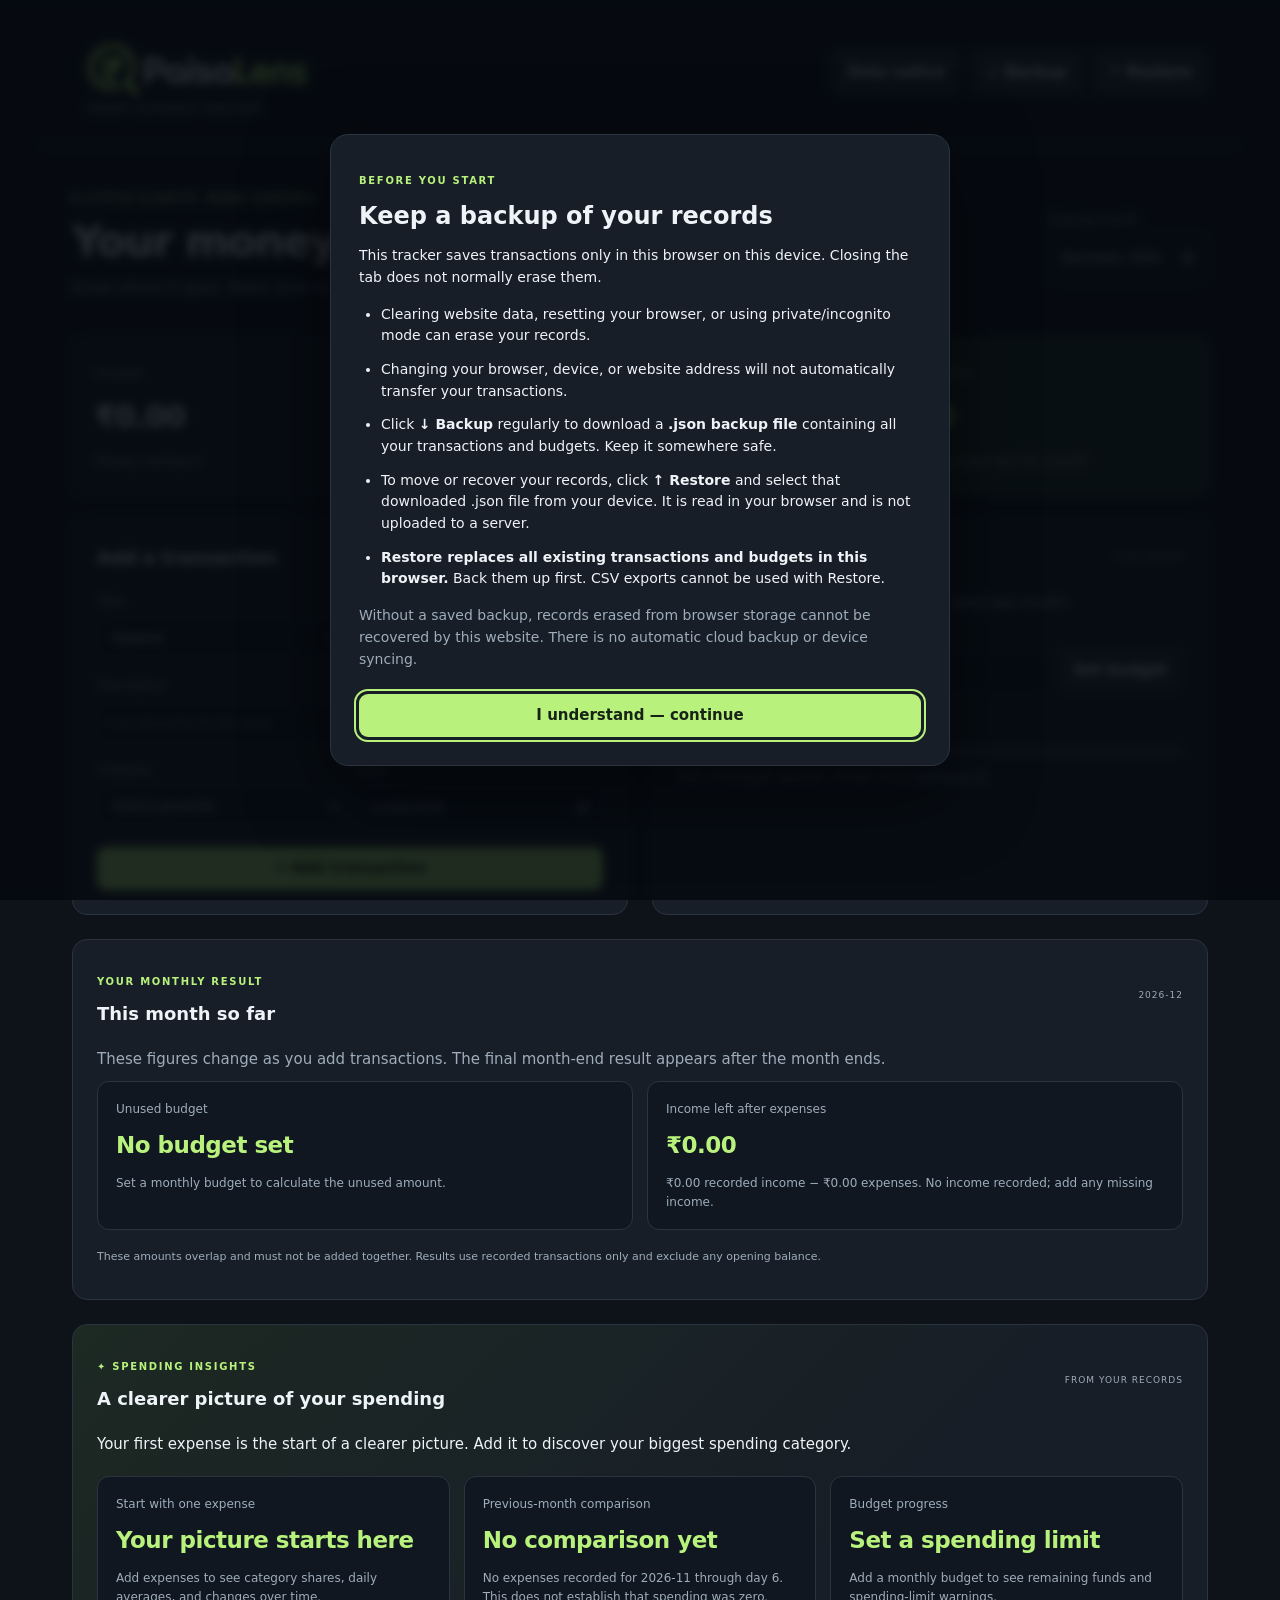
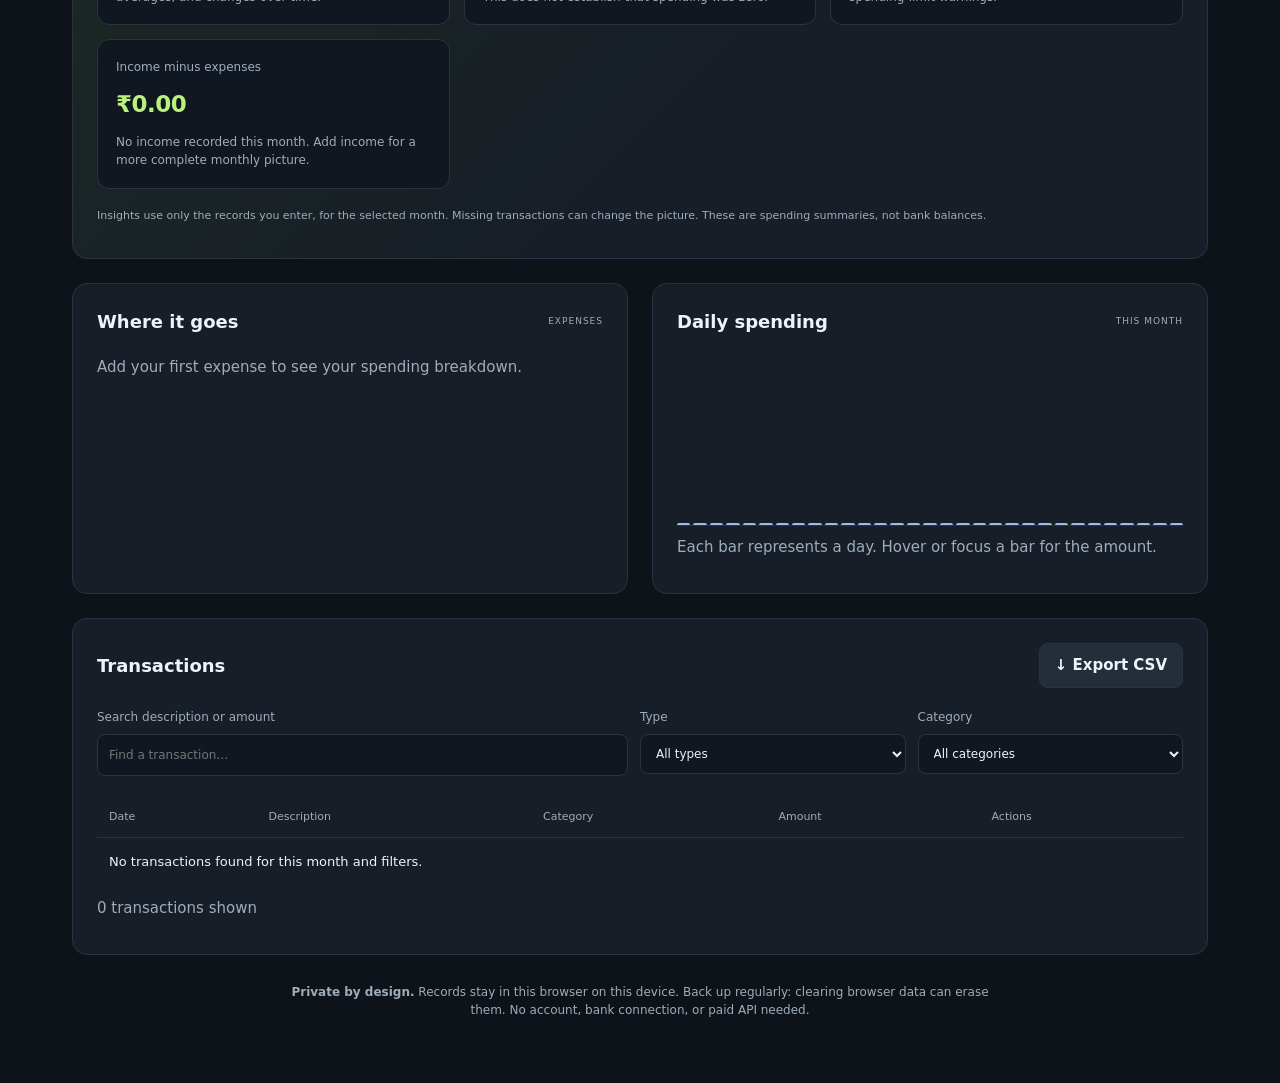
==== commit 861da473: "Add files via upload" ====
--- a/index.html
+++ b/index.html
@@ -1,11 +1,11 @@
 <!DOCTYPE html>
-<html lang="en"><head><meta charset="UTF-8"><meta name="viewport" content="width=device-width,initial-scale=1"><meta name="description" content="A private, browser-based expense tracker with monthly budgets and spending insights."><title>Pocketwise · Smart Expense Tracker</title><link rel="stylesheet" href="style.css"><script src="script.js" defer></script></head>
-<body><header><a class="brand" href="#">◈ Pocketwise<span>SMART EXPENSE TRACKER</span></a><div class="tools"><button id="export">↓ Backup</button><button id="import">↑ Restore</button><input id="file" type="file" accept=".json,application/json" hidden></div></header>
+<html lang="en"><head><meta name="google-site-verification" content="9xuvjCiSFCAReDesX2hRGzs3cXME4uzkBmmO_GKsFzU" /><meta charset="UTF-8"><meta name="viewport" content="width=device-width,initial-scale=1"><meta name="description" content="A private, browser-based expense tracker with monthly budgets and spending insights."><title>PaisaLens · Smart Expense Tracker</title><link rel="icon" type="image/png" href="paisalens-favicon.png?v=1"><link rel="apple-touch-icon" href="paisalens-favicon.png"><meta name="theme-color" content="#0e1319"><link rel="stylesheet" href="style.css"><script src="script.js" defer></script></head>
+<body><dialog id="storage-disclaimer" aria-labelledby="disclaimer-title"><p class="eyebrow">BEFORE YOU START</p><h2 id="disclaimer-title">Keep a backup of your records</h2><p>This tracker saves transactions only in this browser on this device. Closing the tab does not normally erase them.</p><ul><li>Clearing website data, resetting your browser, or using private/incognito mode can erase your records.</li><li>Changing your browser, device, or website address will not automatically transfer your transactions.</li><li>Click <strong>↓ Backup</strong> regularly to download a <strong>.json backup file</strong> containing all your transactions and budgets. Keep it somewhere safe.</li><li>To move or recover your records, click <strong>↑ Restore</strong> and select that downloaded .json file from your device. It is read in your browser and is not uploaded to a server.</li><li><strong>Restore replaces all existing transactions and budgets in this browser.</strong> Back them up first. CSV exports cannot be used with Restore.</li></ul><p class="muted">Without a saved backup, records erased from browser storage cannot be recovered by this website. There is no automatic cloud backup or device syncing.</p><button id="accept-disclaimer" class="primary" type="button" autofocus>I understand — continue</button></dialog><header><a class="brand" href="#"><img src="paisalens-logo.png" alt="PaisaLens" width="270" height="92"><span>SMART EXPENSE TRACKER</span></a><div class="tools"><button id="storage-help" aria-label="Read the data storage and backup notice">Data notice</button><button id="export">↓ Backup</button><button id="import">↑ Restore</button><input id="file" type="file" accept=".json,application/json" hidden></div></header>
 <main><section class="heading"><div><p class="eyebrow">A LITTLE CLARITY. MORE CONTROL.</p><h1>Your money, in focus.</h1><p class="muted">Know where it goes. Make room for what matters.</p></div><label>Viewing month<input type="month" id="month" required></label></section>
 <p id="notice" role="status" aria-live="polite"></p>
 <section class="stats" aria-label="Monthly overview"><article><span>Income</span><h2 id="income">₹0</h2><small>Money coming in</small></article><article><span>Expenses</span><h2 id="expense">₹0</h2><small>Money going out</small></article><article class="balance"><span>Monthly balance</span><h2 id="balance">₹0</h2><small>Income minus expenses this month</small></article></section>
 <div class="layout"><section class="panel"><div class="section-title"><h2 id="form-title">Add a transaction</h2><span class="tag">INR ₹</span></div><form id="transaction-form"><input type="hidden" id="edit-id"><div class="two"><label>Type<select id="type"><option value="expense">Expense</option><option value="income">Income</option></select></label><label>Amount (₹)<input id="amount" type="number" min="0.01" max="1000000000" step="0.01" placeholder="0.00" required></label></div><label>Description<input id="description" maxlength="120" placeholder="e.g. Groceries for the week" required></label><div class="two"><label>Category<select id="category"></select></label><label>Date<input id="date" type="date" required></label></div><button class="primary" id="save" type="submit">+ Add transaction</button><button id="cancel" type="button" hidden>Cancel edit</button></form></section>
-<section class="panel"><div class="section-title"><h2>Monthly budget</h2><span class="tag">PLAN AHEAD</span></div><p class="muted">Set your total spending limit for the selected month.</p><form id="budget-form" class="inline"><label class="grow">Budget (₹)<input id="budget" type="number" min="0" max="1000000000" step="0.01" placeholder="e.g. 15000" required></label><button type="submit">Set budget</button></form><div class="budget-text"><strong id="budget-status">No budget set</strong><span id="budget-percent"></span></div><div class="track"><div id="budget-bar"></div></div><p id="budget-detail" class="muted"></p><div class="insight"><span class="eyebrow">✦ SPENDING INSIGHT</span><p id="insight"></p></div></section></div>
-<div class="layout lower"><section class="panel"><div class="section-title"><h2>Where it goes</h2><span class="tag">EXPENSES</span></div><div id="categories"></div></section><section class="panel"><div class="section-title"><h2>Daily spending</h2><span class="tag">THIS MONTH</span></div><div id="daily" class="daily" aria-label="Daily spending chart"></div><p class="muted">Each bar represents a day. Hover or focus a bar for the amount.</p></section></div>
+<section class="panel"><div class="section-title"><h2>Monthly budget</h2><span class="tag">PLAN AHEAD</span></div><p class="muted">Set your total spending limit for the selected month.</p><form id="budget-form" class="inline"><label class="grow">Budget (₹)<input id="budget" type="number" min="0" max="1000000000" step="0.01" placeholder="e.g. 15000" required></label><button type="submit">Set budget</button></form><div class="budget-text"><strong id="budget-status">No budget set</strong><span id="budget-percent"></span></div><div class="track"><div id="budget-bar"></div></div><p id="budget-detail" class="muted"></p></section></div>
+<section class="panel month-summary" aria-labelledby="summary-title"><div class="section-title"><div><p class="eyebrow">YOUR MONTHLY RESULT</p><h2 id="summary-title">Month-end summary</h2></div><span id="summary-period" class="tag"></span></div><p id="summary-note" class="muted"></p><div class="summary-grid"><article class="insight-card"><h3 id="summary-budget-label">Unused budget</h3><div id="summary-budget-value" class="insight-value"></div><p id="summary-budget-detail"></p></article><article class="insight-card"><h3 id="summary-income-label">Income left after expenses</h3><div id="summary-income-value" class="insight-value"></div><p id="summary-income-detail"></p></article></div><p class="muted insight-note">These amounts overlap and must not be added together. Results use recorded transactions only and exclude any opening balance.</p></section><section class="panel insights-panel" aria-labelledby="insights-title"><div class="section-title"><div><p class="eyebrow">✦ SPENDING INSIGHTS</p><h2 id="insights-title">A clearer picture of your spending</h2></div><span class="tag">FROM YOUR RECORDS</span></div><p id="insight" class="insight-summary"></p><div id="insight-cards" class="insight-grid"></div><p class="muted insight-note">Insights use only the records you enter, for the selected month. Missing transactions can change the picture. These are spending summaries, not bank balances.</p></section><div class="layout lower"><section class="panel"><div class="section-title"><h2>Where it goes</h2><span class="tag">EXPENSES</span></div><div id="categories"></div></section><section class="panel"><div class="section-title"><h2>Daily spending</h2><span class="tag">THIS MONTH</span></div><div id="daily" class="daily" aria-label="Daily spending chart"></div><p class="muted">Each bar represents a day. Hover or focus a bar for the amount.</p></section></div>
 <section class="panel ledger"><div class="section-title"><h2>Transactions</h2><button id="csv">↓ Export CSV</button></div><div class="filters"><label>Search description or amount<input id="search" type="search" placeholder="Find a transaction…"></label><label>Type<select id="filter-type"><option value="all">All types</option><option value="expense">Expenses</option><option value="income">Income</option></select></label><label>Category<select id="filter-category"><option value="all">All categories</option></select></label></div><div class="table-wrap"><table><thead><tr><th>Date</th><th>Description</th><th>Category</th><th>Amount</th><th>Actions</th></tr></thead><tbody id="rows"></tbody></table></div><p class="muted" id="count"></p></section>
 <footer><strong>Private by design.</strong> Records stay in this browser on this device. Back up regularly: clearing browser data can erase them. No account, bank connection, or paid API needed.</footer></main></body></html>
--- a/style.css
+++ b/style.css
@@ -3,3 +3,5 @@
 dialog{background:var(--panel);color:var(--text);border:1px solid var(--border);border-radius:18px;width:min(620px,calc(100% - 28px));max-height:85dvh;overflow:auto;padding:28px;box-shadow:0 24px 80px #0008}dialog::backdrop{background:#050a10d9;backdrop-filter:blur(5px)}dialog h2{font-size:24px}dialog p,dialog li{font-size:14px}dialog ul{padding-left:22px}dialog li{margin:12px 0}dialog .primary{margin-top:14px}@media(max-width:700px){header{flex-wrap:wrap;gap:14px}.tools{flex-wrap:wrap}dialog{padding:20px}}
 
 .brand img{display:block;width:250px;height:auto;max-width:100%}.brand span{margin-left:15px;margin-top:-8px}.insights-panel{margin-bottom:24px;background:linear-gradient(135deg,#1d2923,var(--panel) 60%)}.insight-summary{color:var(--text);font-size:15px;margin-bottom:20px}.insight-grid{display:grid;grid-template-columns:repeat(3,minmax(0,1fr));gap:14px}.insight-card{padding:18px;background:#101720;border:1px solid var(--border);border-radius:12px}.insight-card h3{font-size:12px;color:var(--muted);margin:0 0 10px;font-weight:500}.insight-value{font-size:23px;font-weight:750;letter-spacing:-.5px;overflow-wrap:anywhere;color:var(--green)}.insight-card p{font-size:12px;color:var(--muted);margin-bottom:0}.insight-note{font-size:11px;margin-top:18px}@media(max-width:850px){.insight-grid{grid-template-columns:repeat(2,minmax(0,1fr))}}@media(max-width:480px){.brand img{width:220px}.insight-grid{grid-template-columns:1fr}.insight-card{padding:16px}}
+
+.month-summary{margin-bottom:24px}.summary-grid{display:grid;grid-template-columns:1fr 1fr;gap:14px}.month-summary .insight-value.negative{color:var(--red)}@media(max-width:480px){.summary-grid{grid-template-columns:1fr}}
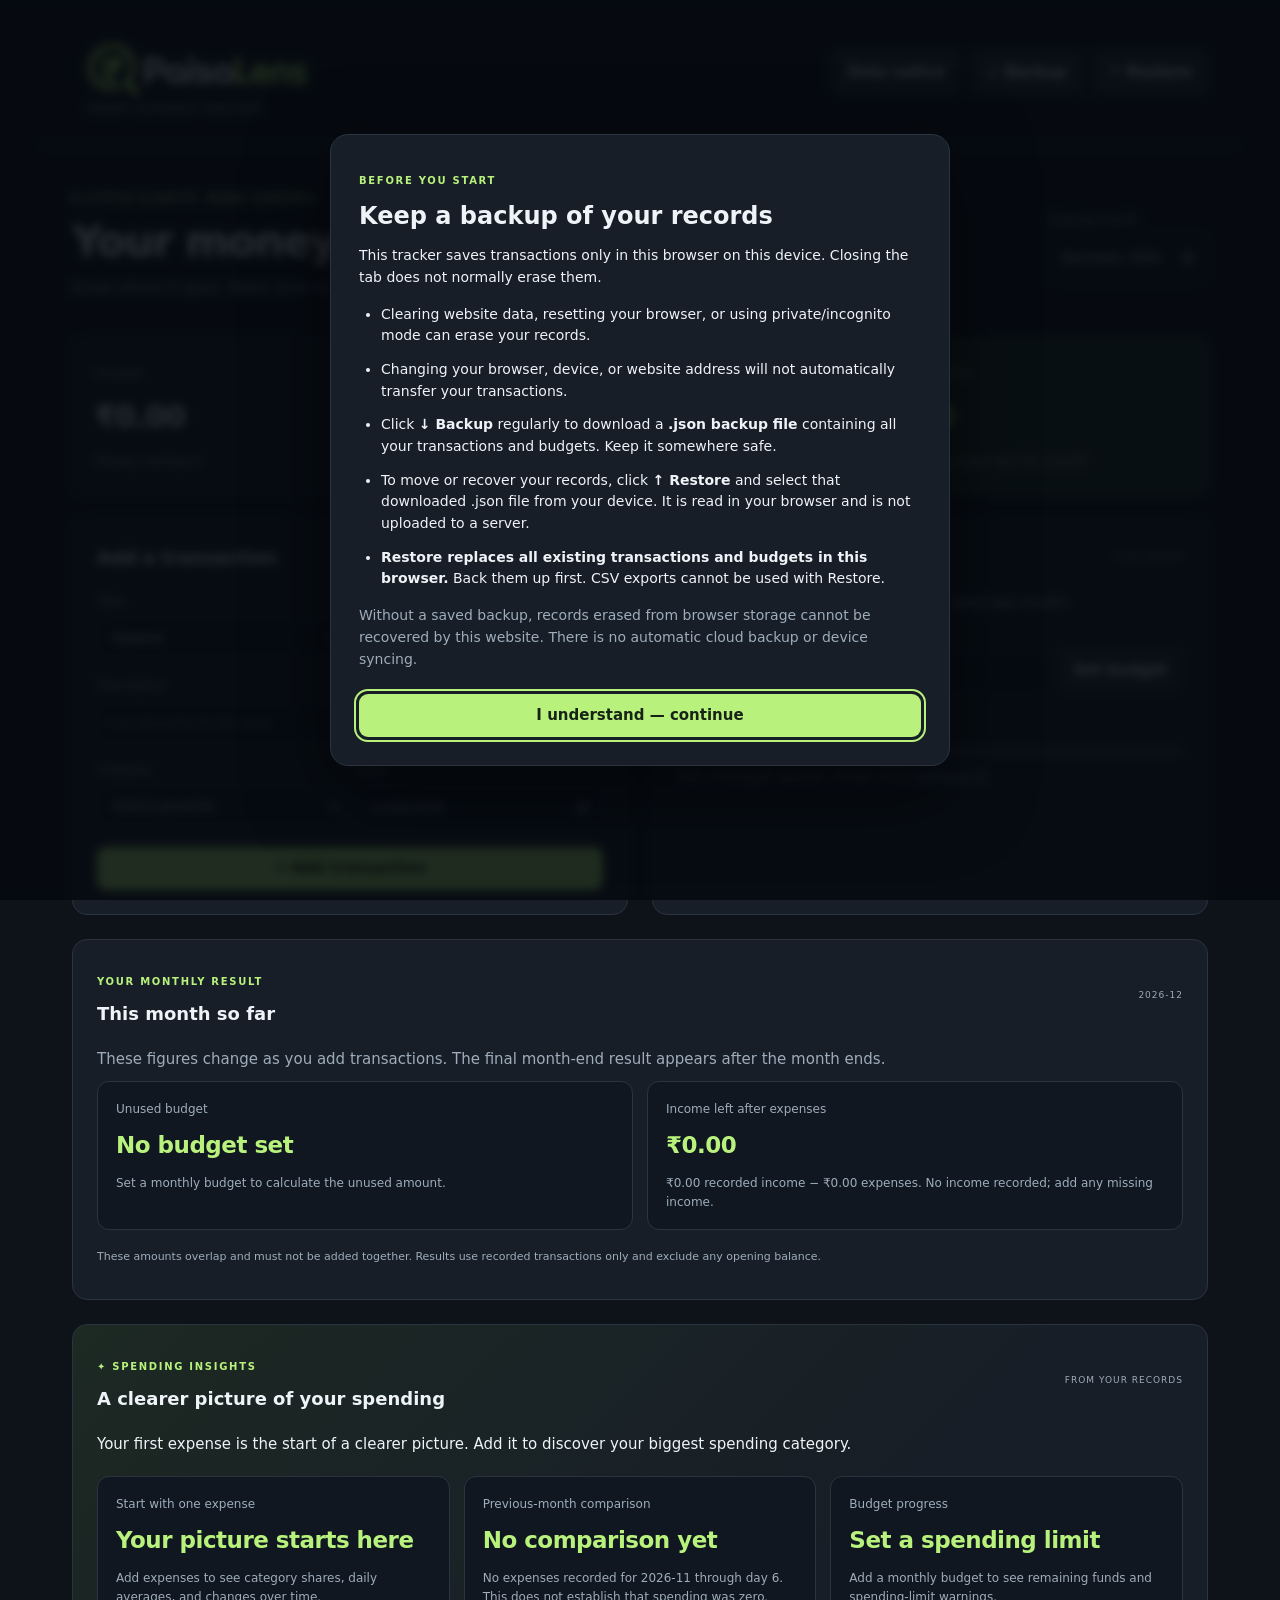
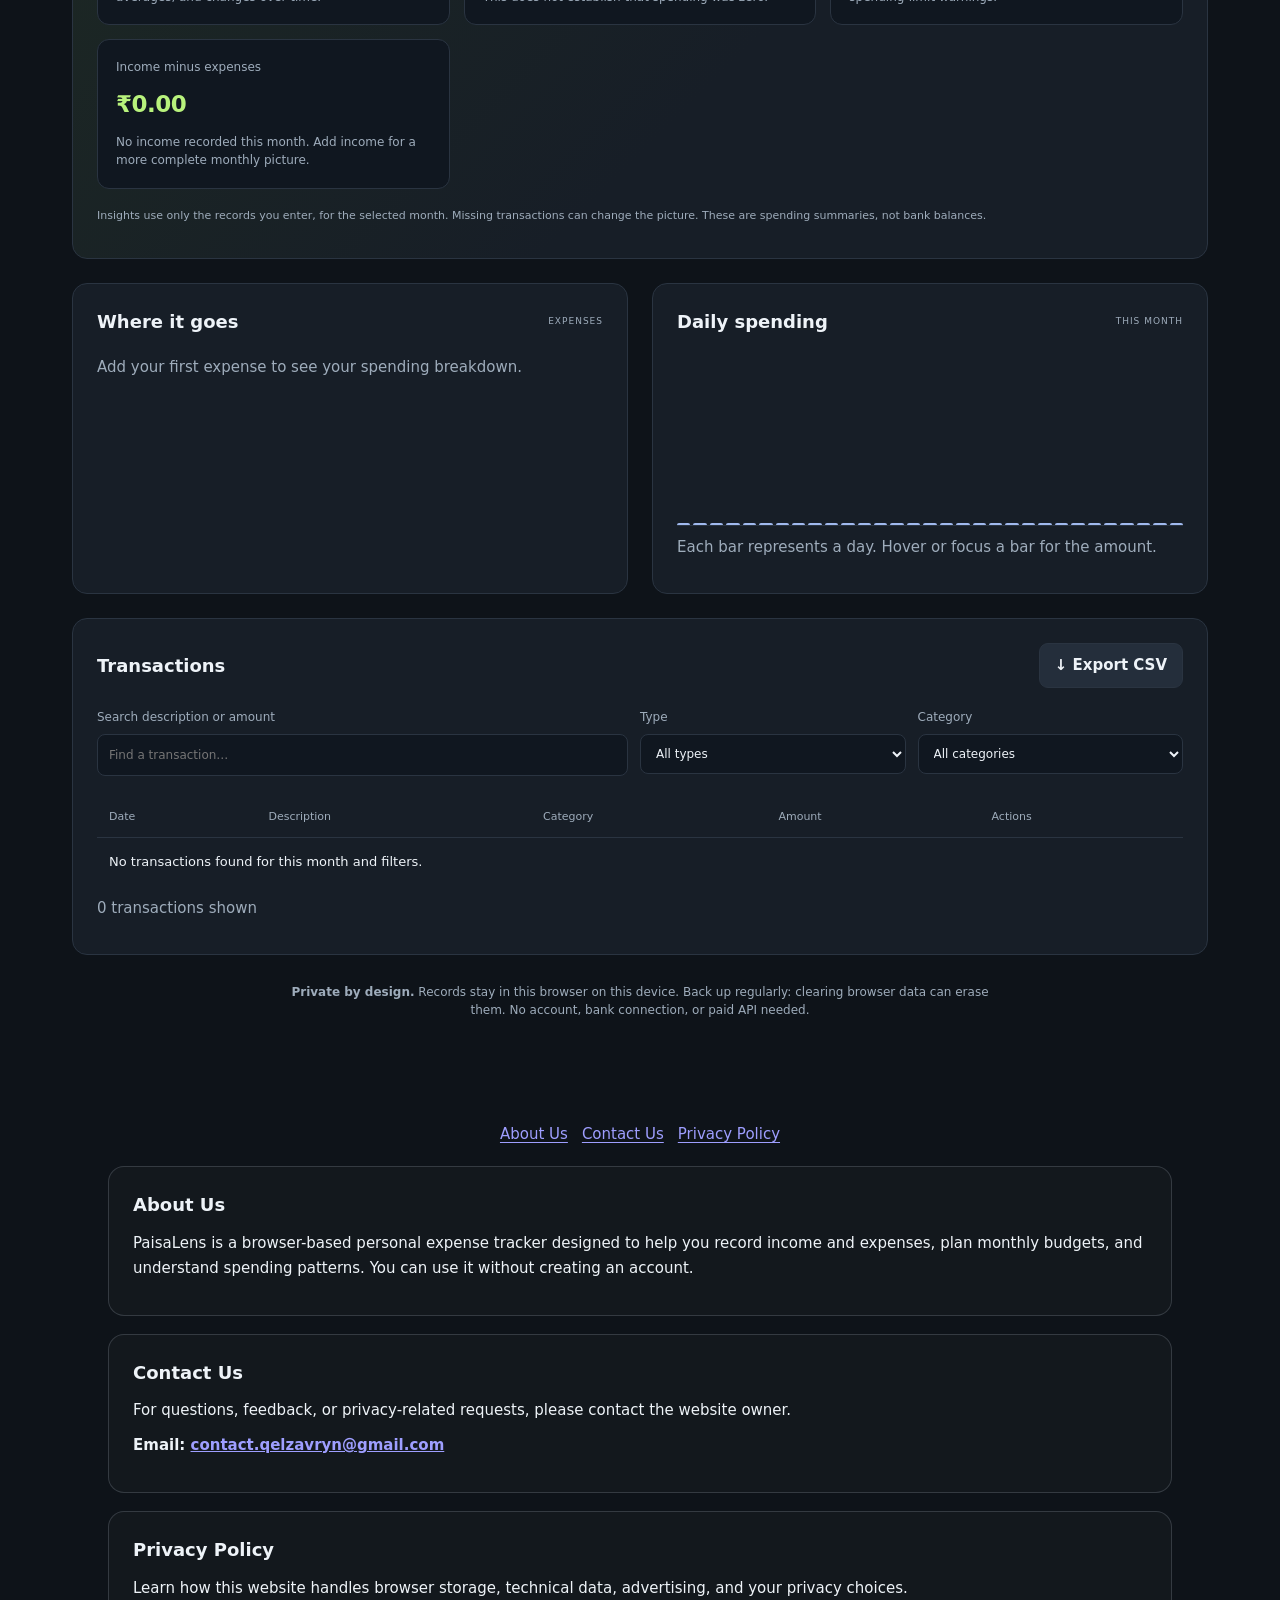
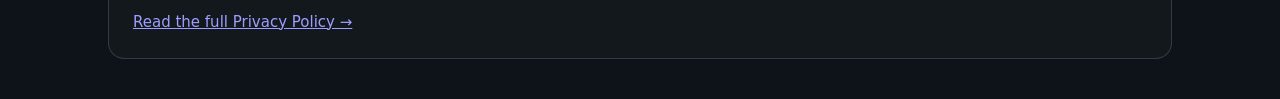
==== commit 4bacbca5: "Add files via upload" ====
--- a/index.html
+++ b/index.html
@@ -1,11 +1,12 @@
 <!DOCTYPE html>
-<html lang="en"><head><meta name="google-site-verification" content="9xuvjCiSFCAReDesX2hRGzs3cXME4uzkBmmO_GKsFzU" /><meta charset="UTF-8"><meta name="viewport" content="width=device-width,initial-scale=1"><meta name="description" content="A private, browser-based expense tracker with monthly budgets and spending insights."><title>PaisaLens · Smart Expense Tracker</title><link rel="icon" type="image/png" href="paisalens-favicon.png?v=1"><link rel="apple-touch-icon" href="paisalens-favicon.png"><meta name="theme-color" content="#0e1319"><link rel="stylesheet" href="style.css"><script src="script.js" defer></script></head>
-<body><dialog id="storage-disclaimer" aria-labelledby="disclaimer-title"><p class="eyebrow">BEFORE YOU START</p><h2 id="disclaimer-title">Keep a backup of your records</h2><p>This tracker saves transactions only in this browser on this device. Closing the tab does not normally erase them.</p><ul><li>Clearing website data, resetting your browser, or using private/incognito mode can erase your records.</li><li>Changing your browser, device, or website address will not automatically transfer your transactions.</li><li>Click <strong>↓ Backup</strong> regularly to download a <strong>.json backup file</strong> containing all your transactions and budgets. Keep it somewhere safe.</li><li>To move or recover your records, click <strong>↑ Restore</strong> and select that downloaded .json file from your device. It is read in your browser and is not uploaded to a server.</li><li><strong>Restore replaces all existing transactions and budgets in this browser.</strong> Back them up first. CSV exports cannot be used with Restore.</li></ul><p class="muted">Without a saved backup, records erased from browser storage cannot be recovered by this website. There is no automatic cloud backup or device syncing.</p><button id="accept-disclaimer" class="primary" type="button" autofocus>I understand — continue</button></dialog><header><a class="brand" href="#"><img src="paisalens-logo.png" alt="PaisaLens" width="270" height="92"><span>SMART EXPENSE TRACKER</span></a><div class="tools"><button id="storage-help" aria-label="Read the data storage and backup notice">Data notice</button><button id="export">↓ Backup</button><button id="import">↑ Restore</button><input id="file" type="file" accept=".json,application/json" hidden></div></header>
-<main><section class="heading"><div><p class="eyebrow">A LITTLE CLARITY. MORE CONTROL.</p><h1>Your money, in focus.</h1><p class="muted">Know where it goes. Make room for what matters.</p></div><label>Viewing month<input type="month" id="month" required></label></section>
-<p id="notice" role="status" aria-live="polite"></p>
-<section class="stats" aria-label="Monthly overview"><article><span>Income</span><h2 id="income">₹0</h2><small>Money coming in</small></article><article><span>Expenses</span><h2 id="expense">₹0</h2><small>Money going out</small></article><article class="balance"><span>Monthly balance</span><h2 id="balance">₹0</h2><small>Income minus expenses this month</small></article></section>
-<div class="layout"><section class="panel"><div class="section-title"><h2 id="form-title">Add a transaction</h2><span class="tag">INR ₹</span></div><form id="transaction-form"><input type="hidden" id="edit-id"><div class="two"><label>Type<select id="type"><option value="expense">Expense</option><option value="income">Income</option></select></label><label>Amount (₹)<input id="amount" type="number" min="0.01" max="1000000000" step="0.01" placeholder="0.00" required></label></div><label>Description<input id="description" maxlength="120" placeholder="e.g. Groceries for the week" required></label><div class="two"><label>Category<select id="category"></select></label><label>Date<input id="date" type="date" required></label></div><button class="primary" id="save" type="submit">+ Add transaction</button><button id="cancel" type="button" hidden>Cancel edit</button></form></section>
-<section class="panel"><div class="section-title"><h2>Monthly budget</h2><span class="tag">PLAN AHEAD</span></div><p class="muted">Set your total spending limit for the selected month.</p><form id="budget-form" class="inline"><label class="grow">Budget (₹)<input id="budget" type="number" min="0" max="1000000000" step="0.01" placeholder="e.g. 15000" required></label><button type="submit">Set budget</button></form><div class="budget-text"><strong id="budget-status">No budget set</strong><span id="budget-percent"></span></div><div class="track"><div id="budget-bar"></div></div><p id="budget-detail" class="muted"></p></section></div>
-<section class="panel month-summary" aria-labelledby="summary-title"><div class="section-title"><div><p class="eyebrow">YOUR MONTHLY RESULT</p><h2 id="summary-title">Month-end summary</h2></div><span id="summary-period" class="tag"></span></div><p id="summary-note" class="muted"></p><div class="summary-grid"><article class="insight-card"><h3 id="summary-budget-label">Unused budget</h3><div id="summary-budget-value" class="insight-value"></div><p id="summary-budget-detail"></p></article><article class="insight-card"><h3 id="summary-income-label">Income left after expenses</h3><div id="summary-income-value" class="insight-value"></div><p id="summary-income-detail"></p></article></div><p class="muted insight-note">These amounts overlap and must not be added together. Results use recorded transactions only and exclude any opening balance.</p></section><section class="panel insights-panel" aria-labelledby="insights-title"><div class="section-title"><div><p class="eyebrow">✦ SPENDING INSIGHTS</p><h2 id="insights-title">A clearer picture of your spending</h2></div><span class="tag">FROM YOUR RECORDS</span></div><p id="insight" class="insight-summary"></p><div id="insight-cards" class="insight-grid"></div><p class="muted insight-note">Insights use only the records you enter, for the selected month. Missing transactions can change the picture. These are spending summaries, not bank balances.</p></section><div class="layout lower"><section class="panel"><div class="section-title"><h2>Where it goes</h2><span class="tag">EXPENSES</span></div><div id="categories"></div></section><section class="panel"><div class="section-title"><h2>Daily spending</h2><span class="tag">THIS MONTH</span></div><div id="daily" class="daily" aria-label="Daily spending chart"></div><p class="muted">Each bar represents a day. Hover or focus a bar for the amount.</p></section></div>
-<section class="panel ledger"><div class="section-title"><h2>Transactions</h2><button id="csv">↓ Export CSV</button></div><div class="filters"><label>Search description or amount<input id="search" type="search" placeholder="Find a transaction…"></label><label>Type<select id="filter-type"><option value="all">All types</option><option value="expense">Expenses</option><option value="income">Income</option></select></label><label>Category<select id="filter-category"><option value="all">All categories</option></select></label></div><div class="table-wrap"><table><thead><tr><th>Date</th><th>Description</th><th>Category</th><th>Amount</th><th>Actions</th></tr></thead><tbody id="rows"></tbody></table></div><p class="muted" id="count"></p></section>
-<footer><strong>Private by design.</strong> Records stay in this browser on this device. Back up regularly: clearing browser data can erase them. No account, bank connection, or paid API needed.</footer></main></body></html>
+
+<html lang="en"><head><meta content="9xuvjCiSFCAReDesX2hRGzs3cXME4uzkBmmO_GKsFzU" name="google-site-verification"/><meta charset="utf-8"/><meta content="width=device-width,initial-scale=1" name="viewport"/><meta content="A private, browser-based expense tracker with monthly budgets and spending insights." name="description"/><title>PaisaLens · Smart Expense Tracker</title><link href="paisalens-favicon.png?v=1" rel="icon" type="image/png"/><link href="paisalens-favicon.png" rel="apple-touch-icon"/><meta content="#0e1319" name="theme-color"/><link href="style.css" rel="stylesheet"/><script defer="" src="script.js"></script><script async="" crossorigin="anonymous" src="https://pagead2.googlesyndication.com/pagead/js/adsbygoogle.js?client=ca-pub-8503413392128424"></script><style id="site-info-styles">.site-info{max-width:1100px;margin:40px auto;padding:0 18px}.site-info article{margin:18px 0;padding:24px;border:1px solid rgba(130,140,150,.3);border-radius:16px;background:rgba(128,128,128,.045)}.site-info h2{margin:0 0 12px}.site-info p,.site-info li{line-height:1.65}.site-info a{overflow-wrap:anywhere}.site-info-nav{display:flex;gap:14px;flex-wrap:wrap;justify-content:center;margin:20px 0}.site-info-nav a{text-decoration:underline;text-underline-offset:3px}.site-info article{scroll-margin-top:24px}.site-info .contact-pending{font-weight:600}</style></head>
+<body><dialog aria-labelledby="disclaimer-title" id="storage-disclaimer"><p class="eyebrow">BEFORE YOU START</p><h2 id="disclaimer-title">Keep a backup of your records</h2><p>This tracker saves transactions only in this browser on this device. Closing the tab does not normally erase them.</p><ul><li>Clearing website data, resetting your browser, or using private/incognito mode can erase your records.</li><li>Changing your browser, device, or website address will not automatically transfer your transactions.</li><li>Click <strong>↓ Backup</strong> regularly to download a <strong>.json backup file</strong> containing all your transactions and budgets. Keep it somewhere safe.</li><li>To move or recover your records, click <strong>↑ Restore</strong> and select that downloaded .json file from your device. It is read in your browser and is not uploaded to a server.</li><li><strong>Restore replaces all existing transactions and budgets in this browser.</strong> Back them up first. CSV exports cannot be used with Restore.</li></ul><p class="muted">Without a saved backup, records erased from browser storage cannot be recovered by this website. There is no automatic cloud backup or device syncing.</p><button autofocus="" class="primary" id="accept-disclaimer" type="button">I understand — continue</button></dialog><header><a class="brand" href="#"><img alt="PaisaLens" height="92" src="paisalens-logo.png" width="270"/><span>SMART EXPENSE TRACKER</span></a><div class="tools"><button aria-label="Read the data storage and backup notice" id="storage-help">Data notice</button><button id="export">↓ Backup</button><button id="import">↑ Restore</button><input accept=".json,application/json" hidden="" id="file" type="file"/></div></header>
+<main><section class="heading"><div><p class="eyebrow">A LITTLE CLARITY. MORE CONTROL.</p><h1>Your money, in focus.</h1><p class="muted">Know where it goes. Make room for what matters.</p></div><label>Viewing month<input id="month" required="" type="month"/></label></section>
+<p aria-live="polite" id="notice" role="status"></p>
+<section aria-label="Monthly overview" class="stats"><article><span>Income</span><h2 id="income">₹0</h2><small>Money coming in</small></article><article><span>Expenses</span><h2 id="expense">₹0</h2><small>Money going out</small></article><article class="balance"><span>Monthly balance</span><h2 id="balance">₹0</h2><small>Income minus expenses this month</small></article></section>
+<div class="layout"><section class="panel"><div class="section-title"><h2 id="form-title">Add a transaction</h2><span class="tag">INR ₹</span></div><form id="transaction-form"><input id="edit-id" type="hidden"/><div class="two"><label>Type<select id="type"><option value="expense">Expense</option><option value="income">Income</option></select></label><label>Amount (₹)<input id="amount" max="1000000000" min="0.01" placeholder="0.00" required="" step="0.01" type="number"/></label></div><label>Description<input id="description" maxlength="120" placeholder="e.g. Groceries for the week" required=""/></label><div class="two"><label>Category<select id="category"></select></label><label>Date<input id="date" required="" type="date"/></label></div><button class="primary" id="save" type="submit">+ Add transaction</button><button hidden="" id="cancel" type="button">Cancel edit</button></form></section>
+<section class="panel"><div class="section-title"><h2>Monthly budget</h2><span class="tag">PLAN AHEAD</span></div><p class="muted">Set your total spending limit for the selected month.</p><form class="inline" id="budget-form"><label class="grow">Budget (₹)<input id="budget" max="1000000000" min="0" placeholder="e.g. 15000" required="" step="0.01" type="number"/></label><button type="submit">Set budget</button></form><div class="budget-text"><strong id="budget-status">No budget set</strong><span id="budget-percent"></span></div><div class="track"><div id="budget-bar"></div></div><p class="muted" id="budget-detail"></p></section></div>
+<section aria-labelledby="summary-title" class="panel month-summary"><div class="section-title"><div><p class="eyebrow">YOUR MONTHLY RESULT</p><h2 id="summary-title">Month-end summary</h2></div><span class="tag" id="summary-period"></span></div><p class="muted" id="summary-note"></p><div class="summary-grid"><article class="insight-card"><h3 id="summary-budget-label">Unused budget</h3><div class="insight-value" id="summary-budget-value"></div><p id="summary-budget-detail"></p></article><article class="insight-card"><h3 id="summary-income-label">Income left after expenses</h3><div class="insight-value" id="summary-income-value"></div><p id="summary-income-detail"></p></article></div><p class="muted insight-note">These amounts overlap and must not be added together. Results use recorded transactions only and exclude any opening balance.</p></section><section aria-labelledby="insights-title" class="panel insights-panel"><div class="section-title"><div><p class="eyebrow">✦ SPENDING INSIGHTS</p><h2 id="insights-title">A clearer picture of your spending</h2></div><span class="tag">FROM YOUR RECORDS</span></div><p class="insight-summary" id="insight"></p><div class="insight-grid" id="insight-cards"></div><p class="muted insight-note">Insights use only the records you enter, for the selected month. Missing transactions can change the picture. These are spending summaries, not bank balances.</p></section><div class="layout lower"><section class="panel"><div class="section-title"><h2>Where it goes</h2><span class="tag">EXPENSES</span></div><div id="categories"></div></section><section class="panel"><div class="section-title"><h2>Daily spending</h2><span class="tag">THIS MONTH</span></div><div aria-label="Daily spending chart" class="daily" id="daily"></div><p class="muted">Each bar represents a day. Hover or focus a bar for the amount.</p></section></div>
+<section class="panel ledger"><div class="section-title"><h2>Transactions</h2><button id="csv">↓ Export CSV</button></div><div class="filters"><label>Search description or amount<input id="search" placeholder="Find a transaction…" type="search"/></label><label>Type<select id="filter-type"><option value="all">All types</option><option value="expense">Expenses</option><option value="income">Income</option></select></label><label>Category<select id="filter-category"><option value="all">All categories</option></select></label></div><div class="table-wrap"><table><thead><tr><th>Date</th><th>Description</th><th>Category</th><th>Amount</th><th>Actions</th></tr></thead><tbody id="rows"></tbody></table></div><p class="muted" id="count"></p></section>
+<footer><strong>Private by design.</strong> Records stay in this browser on this device. Back up regularly: clearing browser data can erase them. No account, bank connection, or paid API needed.</footer></main><div aria-label="Website information" class="site-info"><nav aria-label="Information pages" class="site-info-nav"><a href="#about-us">About Us</a><a href="#contact-us">Contact Us</a><a href="privacy.html">Privacy Policy</a></nav><article id="about-us"><h2>About Us</h2><p>PaisaLens is a browser-based personal expense tracker designed to help you record income and expenses, plan monthly budgets, and understand spending patterns. You can use it without creating an account.</p></article><article id="contact-us"><h2>Contact Us</h2><p>For questions, feedback, or privacy-related requests, please contact the website owner.</p><p class="contact-pending">Email: <a href="mailto:contact.qelzavryn@gmail.com">contact.qelzavryn@gmail.com</a></p></article><article id="privacy-policy"><h2>Privacy Policy</h2><p>Learn how this website handles browser storage, technical data, advertising, and your privacy choices.</p><a href="privacy.html">Read the full Privacy Policy →</a></article></div></body></html>
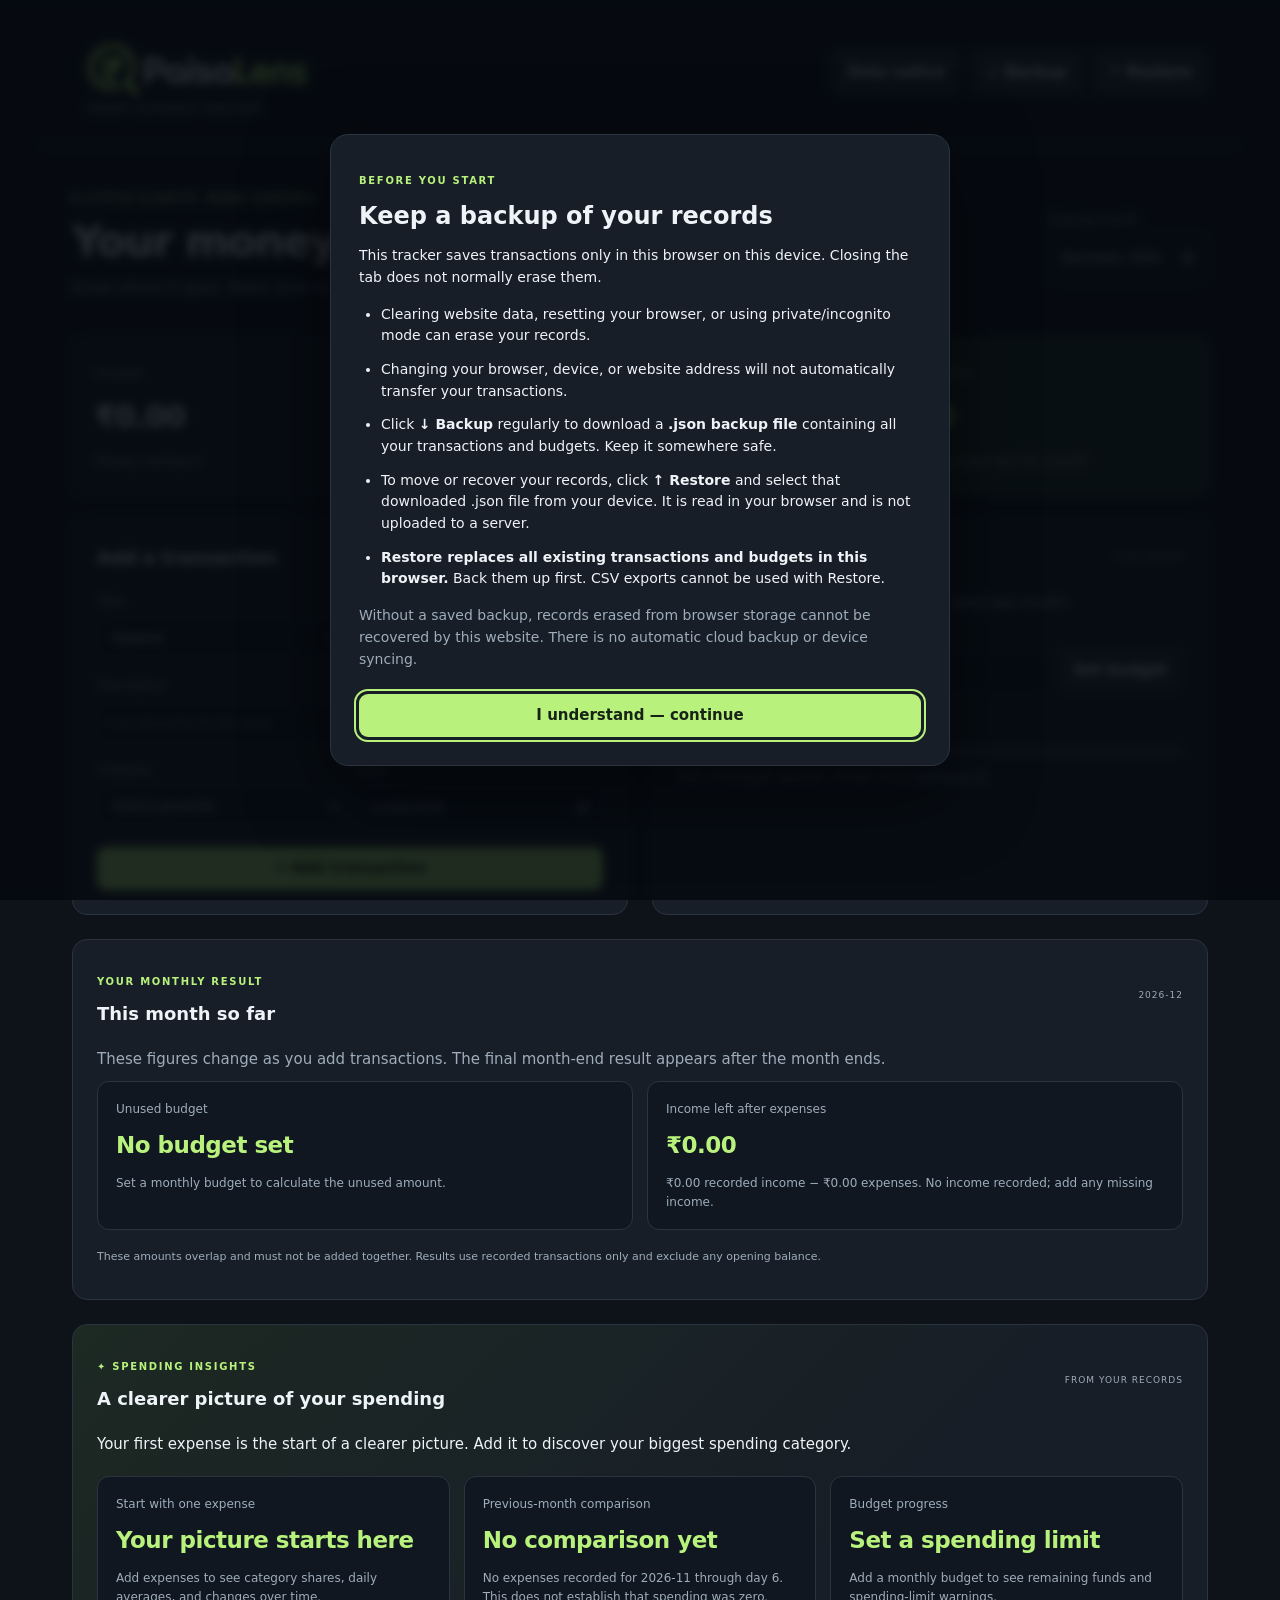
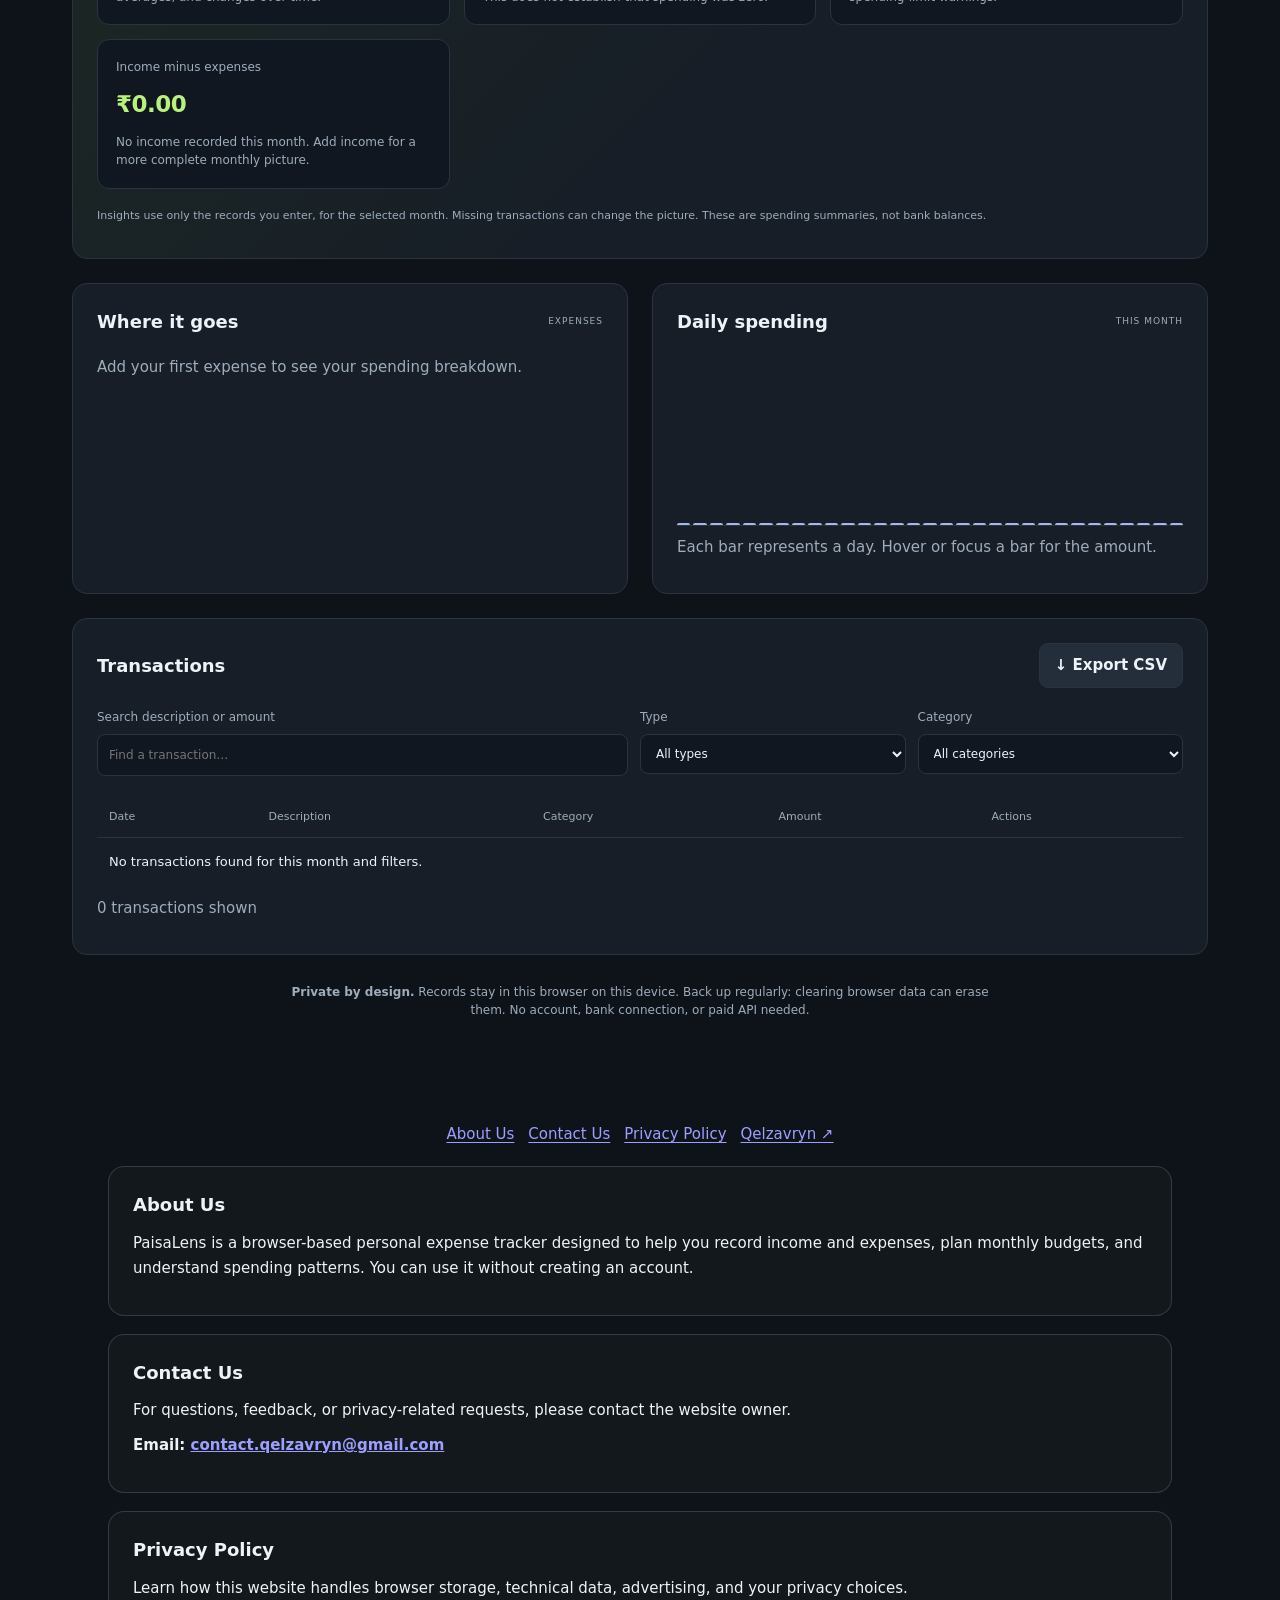
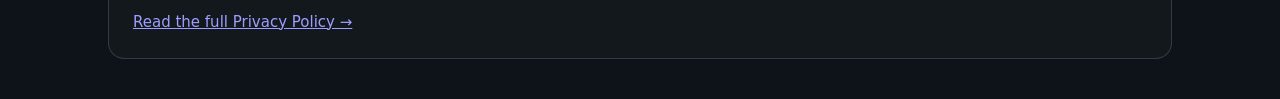
==== commit 1f24ad88: "Add files via upload" ====
--- a/index.html
+++ b/index.html
@@ -9,4 +9,4 @@
 <section class="panel"><div class="section-title"><h2>Monthly budget</h2><span class="tag">PLAN AHEAD</span></div><p class="muted">Set your total spending limit for the selected month.</p><form class="inline" id="budget-form"><label class="grow">Budget (₹)<input id="budget" max="1000000000" min="0" placeholder="e.g. 15000" required="" step="0.01" type="number"/></label><button type="submit">Set budget</button></form><div class="budget-text"><strong id="budget-status">No budget set</strong><span id="budget-percent"></span></div><div class="track"><div id="budget-bar"></div></div><p class="muted" id="budget-detail"></p></section></div>
 <section aria-labelledby="summary-title" class="panel month-summary"><div class="section-title"><div><p class="eyebrow">YOUR MONTHLY RESULT</p><h2 id="summary-title">Month-end summary</h2></div><span class="tag" id="summary-period"></span></div><p class="muted" id="summary-note"></p><div class="summary-grid"><article class="insight-card"><h3 id="summary-budget-label">Unused budget</h3><div class="insight-value" id="summary-budget-value"></div><p id="summary-budget-detail"></p></article><article class="insight-card"><h3 id="summary-income-label">Income left after expenses</h3><div class="insight-value" id="summary-income-value"></div><p id="summary-income-detail"></p></article></div><p class="muted insight-note">These amounts overlap and must not be added together. Results use recorded transactions only and exclude any opening balance.</p></section><section aria-labelledby="insights-title" class="panel insights-panel"><div class="section-title"><div><p class="eyebrow">✦ SPENDING INSIGHTS</p><h2 id="insights-title">A clearer picture of your spending</h2></div><span class="tag">FROM YOUR RECORDS</span></div><p class="insight-summary" id="insight"></p><div class="insight-grid" id="insight-cards"></div><p class="muted insight-note">Insights use only the records you enter, for the selected month. Missing transactions can change the picture. These are spending summaries, not bank balances.</p></section><div class="layout lower"><section class="panel"><div class="section-title"><h2>Where it goes</h2><span class="tag">EXPENSES</span></div><div id="categories"></div></section><section class="panel"><div class="section-title"><h2>Daily spending</h2><span class="tag">THIS MONTH</span></div><div aria-label="Daily spending chart" class="daily" id="daily"></div><p class="muted">Each bar represents a day. Hover or focus a bar for the amount.</p></section></div>
 <section class="panel ledger"><div class="section-title"><h2>Transactions</h2><button id="csv">↓ Export CSV</button></div><div class="filters"><label>Search description or amount<input id="search" placeholder="Find a transaction…" type="search"/></label><label>Type<select id="filter-type"><option value="all">All types</option><option value="expense">Expenses</option><option value="income">Income</option></select></label><label>Category<select id="filter-category"><option value="all">All categories</option></select></label></div><div class="table-wrap"><table><thead><tr><th>Date</th><th>Description</th><th>Category</th><th>Amount</th><th>Actions</th></tr></thead><tbody id="rows"></tbody></table></div><p class="muted" id="count"></p></section>
-<footer><strong>Private by design.</strong> Records stay in this browser on this device. Back up regularly: clearing browser data can erase them. No account, bank connection, or paid API needed.</footer></main><div aria-label="Website information" class="site-info"><nav aria-label="Information pages" class="site-info-nav"><a href="#about-us">About Us</a><a href="#contact-us">Contact Us</a><a href="privacy.html">Privacy Policy</a></nav><article id="about-us"><h2>About Us</h2><p>PaisaLens is a browser-based personal expense tracker designed to help you record income and expenses, plan monthly budgets, and understand spending patterns. You can use it without creating an account.</p></article><article id="contact-us"><h2>Contact Us</h2><p>For questions, feedback, or privacy-related requests, please contact the website owner.</p><p class="contact-pending">Email: <a href="mailto:contact.qelzavryn@gmail.com">contact.qelzavryn@gmail.com</a></p></article><article id="privacy-policy"><h2>Privacy Policy</h2><p>Learn how this website handles browser storage, technical data, advertising, and your privacy choices.</p><a href="privacy.html">Read the full Privacy Policy →</a></article></div></body></html>
+<footer><strong>Private by design.</strong> Records stay in this browser on this device. Back up regularly: clearing browser data can erase them. No account, bank connection, or paid API needed.</footer></main><div aria-label="Website information" class="site-info"><nav aria-label="Information pages" class="site-info-nav"><a href="#about-us">About Us</a><a href="#contact-us">Contact Us</a><a href="privacy.html">Privacy Policy</a><a href="https://qelzavryn.vercel.app/" target="_blank" rel="noopener noreferrer" aria-label="Visit Qelzavryn parent website">Qelzavryn ↗</a></nav><article id="about-us"><h2>About Us</h2><p>PaisaLens is a browser-based personal expense tracker designed to help you record income and expenses, plan monthly budgets, and understand spending patterns. You can use it without creating an account.</p></article><article id="contact-us"><h2>Contact Us</h2><p>For questions, feedback, or privacy-related requests, please contact the website owner.</p><p class="contact-pending">Email: <a href="mailto:contact.qelzavryn@gmail.com">contact.qelzavryn@gmail.com</a></p></article><article id="privacy-policy"><h2>Privacy Policy</h2><p>Learn how this website handles browser storage, technical data, advertising, and your privacy choices.</p><a href="privacy.html">Read the full Privacy Policy →</a></article></div></body></html>
